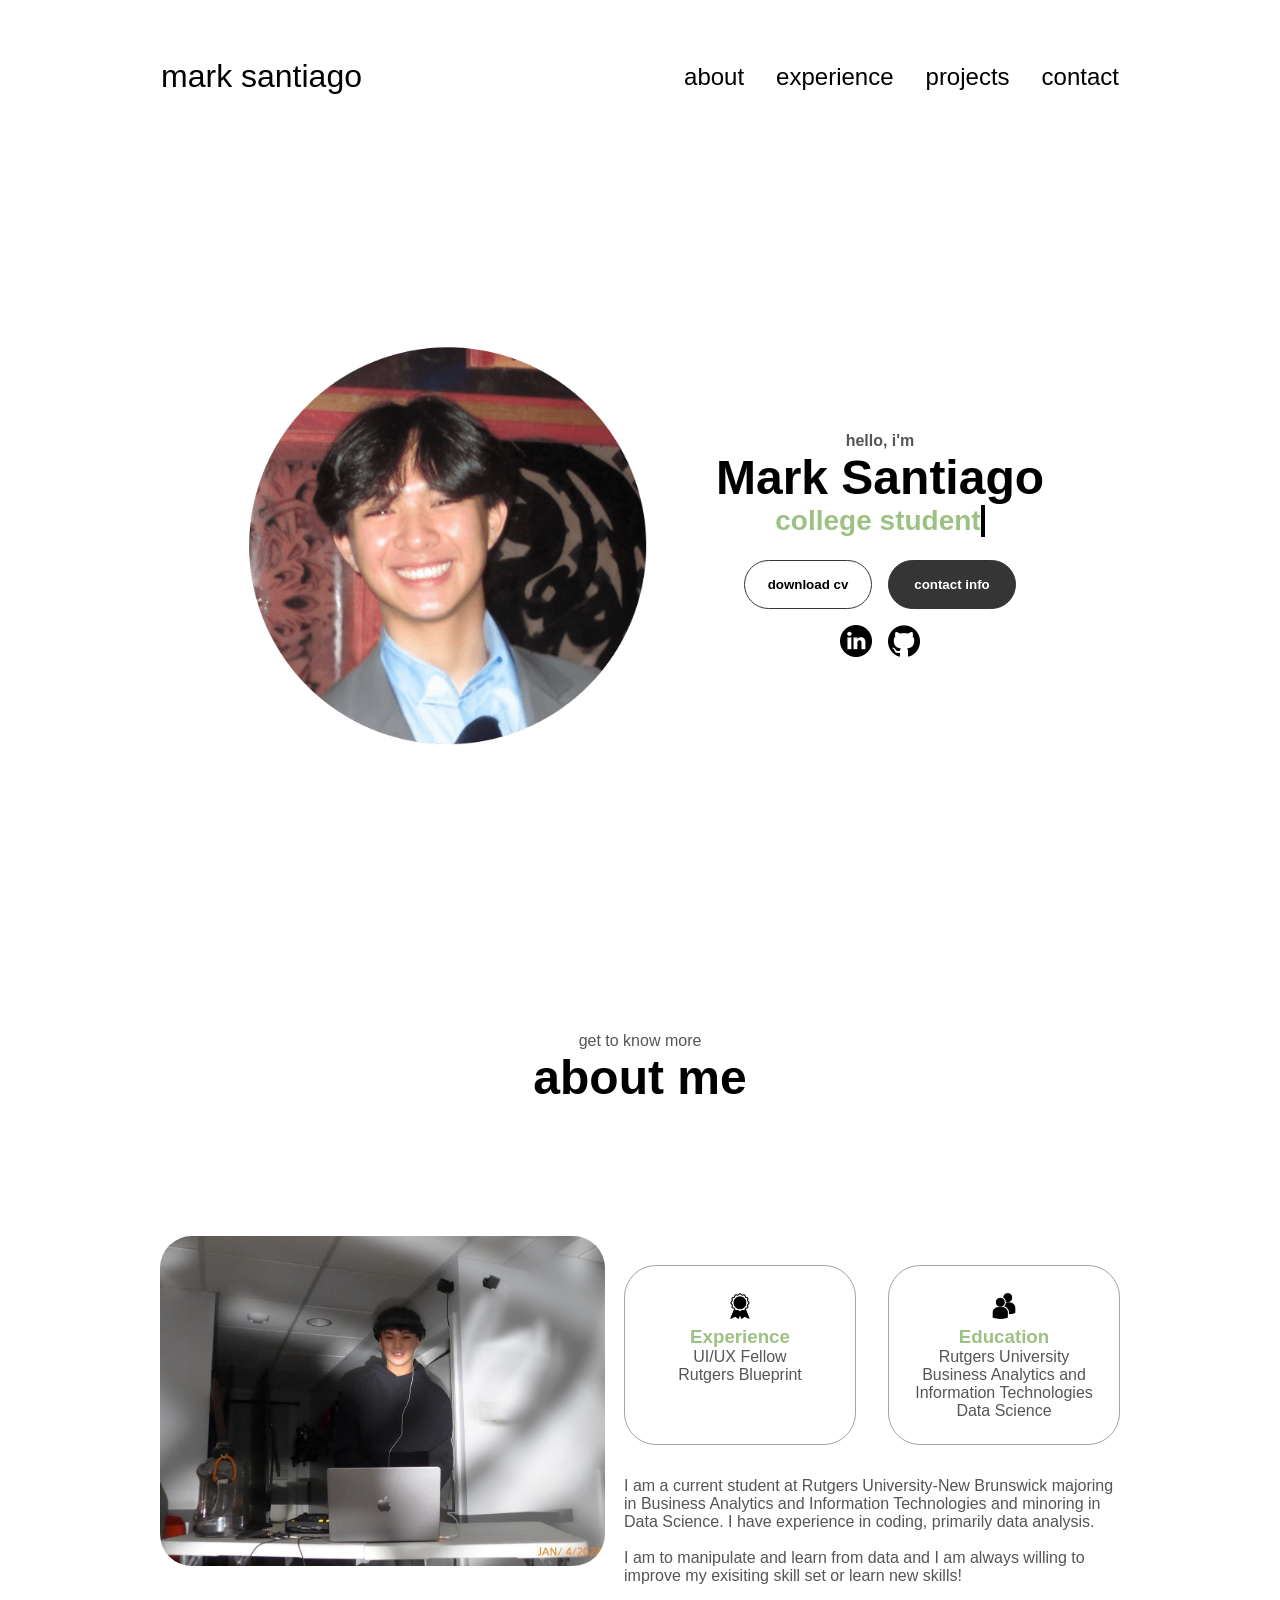
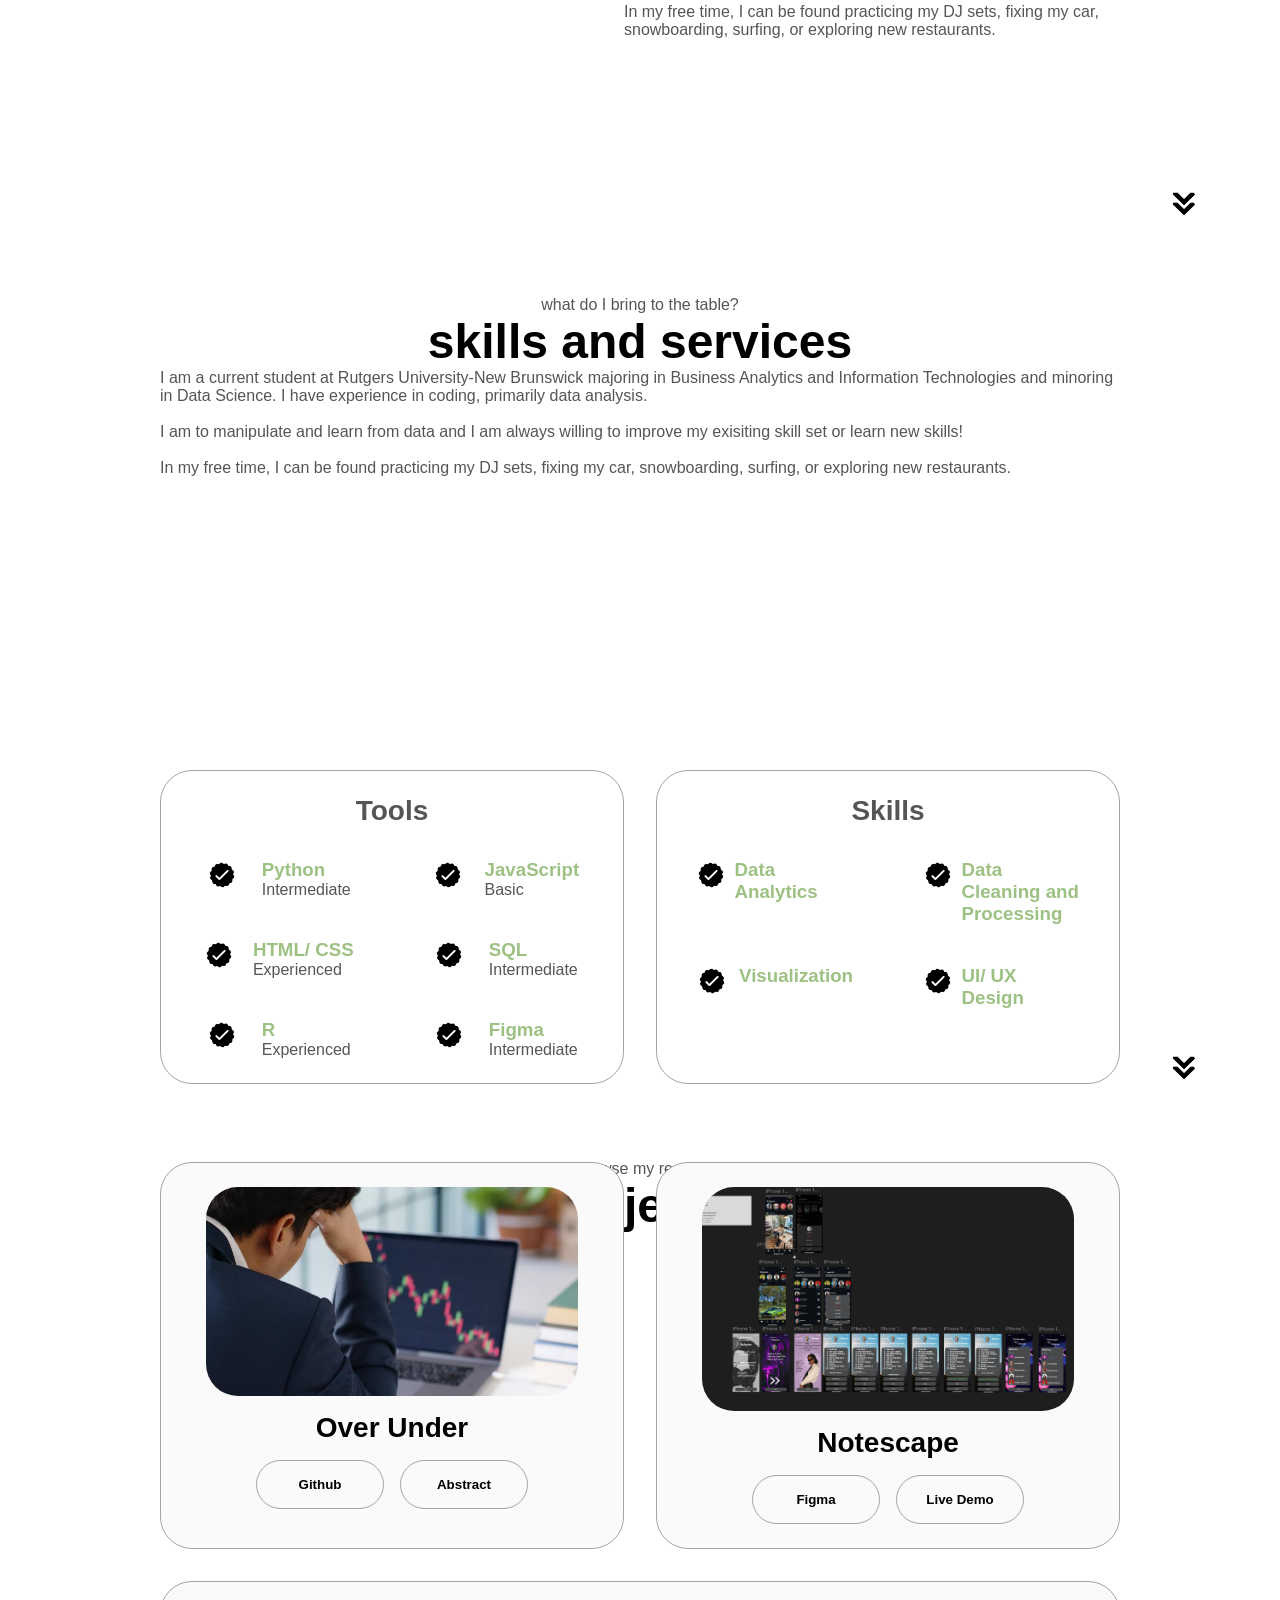
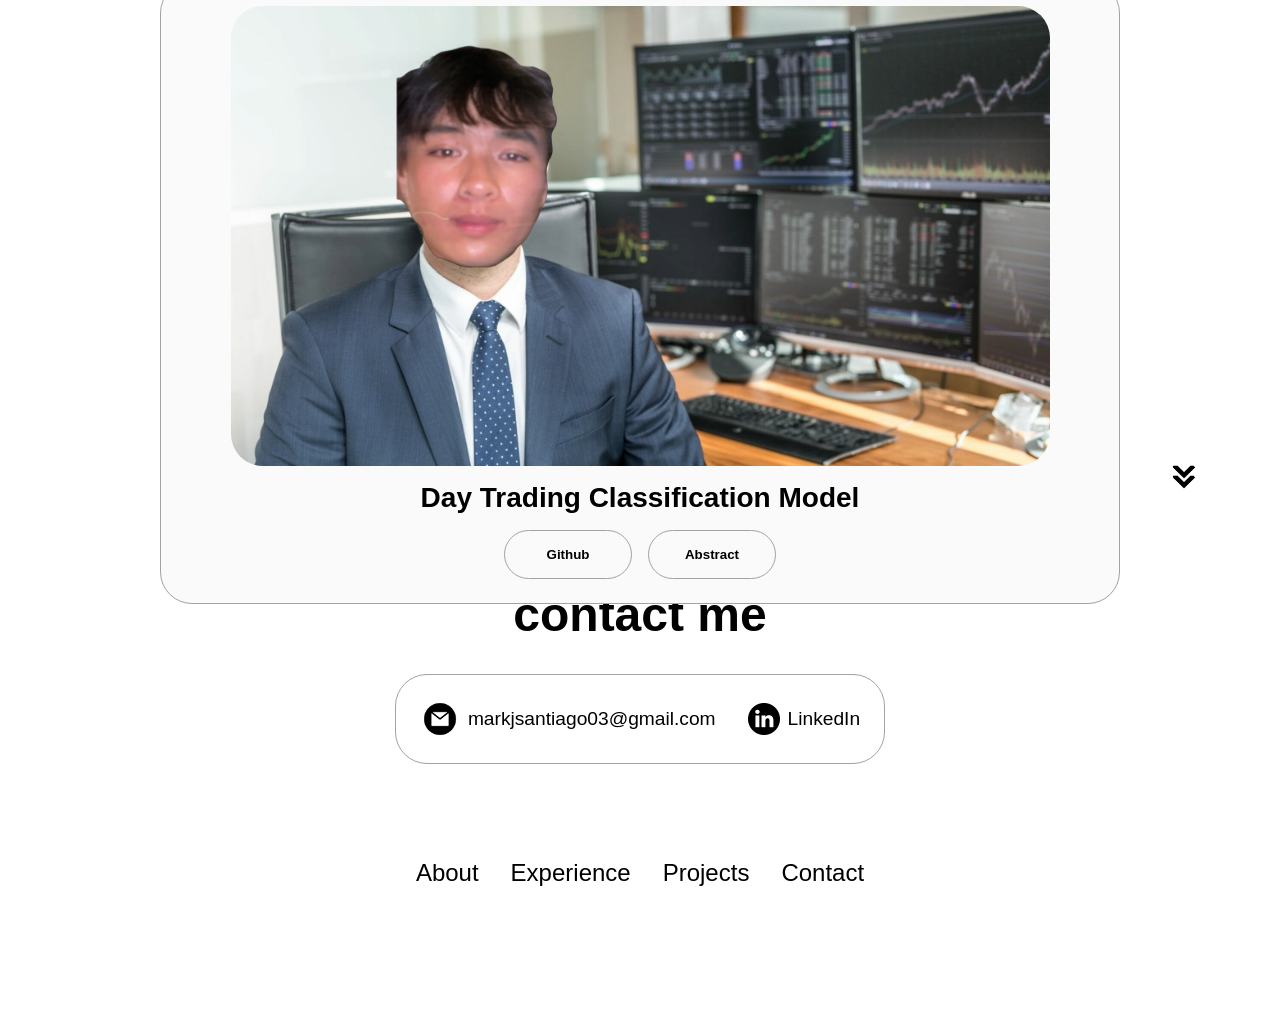
==== index.html @ 4d21ee48 "Add files via upload Initial Commit" ====
<!DOCTYPE html>
  <html lang="en">
    <head>
      <meta charset="UTF-8" />
      <meta http-equiv="X-UA-Compatible" content="IE=edge" />
      <meta name="viewport" content="width=device-width, initial-scale=1.0" />
      <title>mark santiago</title>
      <link rel="stylesheet" href="style.css" />
      <link rel="stylesheet" href="mediaqueries.css" />
    </head>
    <body>
      <nav id="desktop-nav">
        <div class="logo">mark santiago</div>
        <div>
          <ul class="nav-links">
            <li><a href="#about">about</a></li>
            <li><a href="#experience">experience</a></li>
            <li><a href="#projects">projects</a></li>
            <li><a href="#contact">contact</a></li>
          </ul>
        </div>
      </nav>
      <nav id="hamburger-nav">
        <div class="logo">mark santiago</div>
        <div class="hamburger-menu">
          <div class="hamburger-icon" onclick="toggleMenu()">
            <span></span>
            <span></span>
            <span></span>
          </div>
          <div class="menu-links">
            <li><a href="#about" onclick="toggleMenu()">about</a></li>
            <li><a href="#experience" onclick="toggleMenu()">experience</a></li>
            <li><a href="#projects" onclick="toggleMenu()">projects</a></li>
            <li><a href="#contact" onclick="toggleMenu()">contact</a></li>
          </div>
        </div>
      </nav>
      <section id="profile">
        <div class="section__pic-container">
          <img src="./assets/circle-headshot.png" alt="John Doe profile picture" />
        </div>
        <div class="section__text">
          <p class="section__text__p1">hello, i'm</p>
          <h1 class="title">Mark Santiago</h1>
          <p class="section__text__p2">
            <span class="typing-text" id="typing-text"></span>
          </p>
          <script>
            document.addEventListener("DOMContentLoaded", function() {
              const texts = ["college student", "ui/ux enthusiast", "data analyst", "dj"];
              const typingTextElement = document.getElementById("typing-text");
      
              let textIndex = 0;
              let charIndex = 0;
              let isDeleting = false;
              const typingSpeed = 100;
              const deletingSpeed = 50;
              const pauseDuration = 2000;
      
              function type() {
                const currentText = texts[textIndex];
                const currentLength = typingTextElement.textContent.length;
      
                if (!isDeleting && currentLength < currentText.length) {
                  typingTextElement.textContent += currentText.charAt(charIndex);
                  charIndex++;
                  setTimeout(type, typingSpeed);
                } else if (isDeleting && currentLength > 0) {
                  typingTextElement.textContent = currentText.substring(0, currentLength - 1);
                  setTimeout(type, deletingSpeed);
                } else if (!isDeleting && currentLength === currentText.length) {
                  isDeleting = true;
                  setTimeout(type, pauseDuration);
                } else if (isDeleting && currentLength === 0) {
                  isDeleting = false;
                  textIndex = (textIndex + 1) % texts.length;
                  charIndex = 0;
                  setTimeout(type, typingSpeed);
                }
              }
      
              type();
            });
          </script>
          <div class="btn-container">
            <button
              class="btn btn-color-2"
              onclick="window.open('./assets/mark-6-24.pdf')"
            >
              download cv
            </button>
            <button class="btn btn-color-1" onclick="location.href='./#contact'">
              contact info
            </button>
          </div>
          <div id="socials-container">
            <img
              src="./assets/linkedin.png"
              alt="My LinkedIn profile"
              class="icon"
              onclick="location.href='https://www.linkedin.com/in/markjsantiagoo/'"
            />
            <img
              src="./assets/github.png"
              alt="My Github profile"
              class="icon"
              onclick="location.href='https://github.com/markuzhehe/'"
            />
          </div>
        </div>
      </section>
      <section id="about">
        <p class="section__text__p1">get to know more</p>
        <h1 class="title">about me</h1>
        <div class="section-container">
          <div class="section__pic-container">
            <img
              src="./assets/dj.jpg"
              width="480"
              height="330"
              alt="Profile picture"
              class="about-pic"
            />
          </div>
          <div class="about-details-container">
            <div class="about-containers">
              <div class="details-container">
                <img
                  src="./assets/experience.png"
                  alt="Experience icon"
                  class="icon"
                />
                <h3>Experience</h3>
                <p>UI/UX Fellow <br />Rutgers Blueprint</p>
              </div>
              <div class="details-container">
                <img
                  src="./assets/education.png"
                  alt="Education icon"
                  class="icon"
                />
                <h3>Education</h3>
                <p>Rutgers University<br/>Business Analytics and Information Technologies <br> Data Science</p>
              </div>
            </div>
            <div class="text-container">
              <p>
                I am a current student at Rutgers University-New Brunswick majoring in Business Analytics and Information Technologies and minoring in Data Science. I have experience in coding, primarily data analysis.<br><br>
                I am to manipulate and learn from data and I am always willing to improve my exisiting skill set or learn new skills!  <br><br>
                In my free time, I can be found practicing my DJ sets, fixing my car, snowboarding, surfing, or exploring new restaurants.
              </p>
            </div>
          </div>
        </div>
        <img
          src="./assets/arrow.png"
          alt="Arrow icon"
          class="icon arrow"
          onclick="location.href='./#experience'"
        />
      </section>
      <section id="experience">
        <p class="section__text__p1">what do I bring to the table?</p>
        <h1 class="title">skills and services</h1>
        <div class="text-container">
          <p>
            I am a current student at Rutgers University-New Brunswick majoring in Business Analytics and Information Technologies and minoring in Data Science. I have experience in coding, primarily data analysis.<br><br>
            I am to manipulate and learn from data and I am always willing to improve my exisiting skill set or learn new skills!  <br><br>
            In my free time, I can be found practicing my DJ sets, fixing my car, snowboarding, surfing, or exploring new restaurants.
          </p>
        </div>
        <div class="experience-details-container">
          <div class="about-containers">
            <div class="details-container">
              <h2 class="experience-sub-title">Tools</h2>
              <div class="article-container">
                <article>
                  <img
                    src="./assets/checkmark.png"
                    alt="Experience icon"
                    class="icon"
                  />
                  <div>
                    <h3>Python</h3>
                    <p>Intermediate</p>
                  </div>
                </article>
                <article>
                  <img
                    src="./assets/checkmark.png"
                    alt="Experience icon"
                    class="icon"
                  />
                  <div>
                    <h3>JavaScript</h3>
                    <p>Basic</p>
                  </div>
                </article>
                <article>
                  <img
                    src="./assets/checkmark.png"
                    alt="Experience icon"
                    class="icon"
                  />
                  <div>
                    <h3>HTML/ CSS</h3>
                    <p>Experienced</p>
                  </div>
                </article>
                <article>
                  <img
                    src="./assets/checkmark.png"
                    alt="Experience icon"
                    class="icon"
                  />
                  <div>
                    <h3>SQL</h3>
                    <p>Intermediate</p>
                  </div>
                </article>
                <article>
                  <img
                    src="./assets/checkmark.png"
                    alt="Experience icon"
                    class="icon"
                  />
                  <div>
                    <h3>R</h3>
                    <p>Experienced</p>
                  </div>
                </article>
                <article>
                  <img
                    src="./assets/checkmark.png"
                    alt="Experience icon"
                    class="icon"
                  />
                  <div>
                    <h3>Figma</h3>
                    <p>Intermediate</p>
                  </div>
                </article>
              </div>
            </div>
            <div class="details-container">
              <h2 class="experience-sub-title">Skills</h2>
              <div class="article-container">
                <article>
                  <img
                    src="./assets/checkmark.png"
                    alt="Experience icon"
                    class="icon"
                  />
                  <div>
                    <h3>Data Analytics</h3>
                    <p></p>
                  </div>
                </article>
                <article>
                  <img
                    src="./assets/checkmark.png"
                    alt="Experience icon"
                    class="icon"
                  />
                  <div>
                    <h3>Data Cleaning and Processing</h3>
                    <p></p>
                  </div>
                </article>
                <article>
                  <img
                    src="./assets/checkmark.png"
                    alt="Experience icon"
                    class="icon"
                  />
                  <div>
                    <h3>Visualization</h3>
                    <p></p>
                  </div>
                </article>
                <article>
                  <img
                    src="./assets/checkmark.png"
                    alt="Experience icon"
                    class="icon"
                  />
                  <div>
                    <h3>UI/ UX Design</h3>
                    <p></p>
                  </div>
                </article>
              </div>
            </div>
          </div>
        </div>
        <img
          src="./assets/arrow.png"
          alt="Arrow icon"
          class="icon arrow"
          onclick="location.href='./#projects'"
        />
      </section>
      <section id="projects">
        <p class="section__text__p1">browse my recent</p>
        <h1 class="title">projects</h1>
        <div class="experience-details-container">
          <div class="about-containers">
            <div class="details-container color-container">
              <div class="article-container">
                <img
                  src="./assets/hedge0fund.jpeg"
                  alt="Project 1"
                  class="project-img"
                />
              </div>
              <h2 class="experience-sub-title project-title">Over Under</h2>
              <div class="btn-container">
                <button
                  class="btn btn-color-2 project-btn"
                  onclick="location.href='https://github.com/markuzhehe/OverUnder'"
                >
                  Github
                </button>
                <button
                  class="btn btn-color-2 project-btn"
                  onclick="location.href='https://docs.google.com/document/d/1HPtbg10tLJPkSlgAB9wB2SbTVylc2o2N7CMmfx0SEY0/edit?usp=sharing'"
                >
                  Abstract
                </button>
              </div>
            </div>
            <div class="details-container color-container">
              <div class="article-container">
                <img
                  src="./assets/figma.png"
                  alt="Project 2"
                  class="project-img"
                />
              </div>
              <h2 class="experience-sub-title project-title">Notescape</h2>
              <div class="btn-container">
                <button
                  class="btn btn-color-2 project-btn"
                  onclick="location.href='https://www.figma.com/design/XkyqUOiF303nz1kVbLgwXR/Notescape-Hifi?node-id=0-1&t=VrhNNORqrkdAq84M-1'"
                >
                  Figma
                </button>
                <button
                  class="btn btn-color-2 project-btn"
                  onclick="location.href='https://www.figma.com/proto/XkyqUOiF303nz1kVbLgwXR/Notescape-Hifi?page-id=0%3A1&node-id=1-7&viewport=201%2C143%2C0.16&t=AjOZtAsoe7mgpUWh-1&scaling=scale-down&content-scaling=fixed&starting-point-node-id=1%3A7/'"
                >
                  Live Demo
                </button>
              </div>
            </div>
            <div class="details-container color-container">
              <div class="article-container">
                <img
                  src="./assets/day-trading.png"
                  alt="Project 3"
                  class="project-img"
                />
              </div>
              <h2 class="experience-sub-title project-title">Day Trading Classification Model</h2>
              <div class="btn-container">
                <button
                  class="btn btn-color-2 project-btn"
                  onclick="location.href='https://github.com/markuzhehe/data101'"
                >
                  Github
                </button>
                <button
                  class="btn btn-color-2 project-btn"
                  onclick="location.href='https://docs.google.com/document/d/12oaoVoPvR_xP7bx4IiakZxyJtYyjT7K0GRgpO9amSB0/edit?usp=sharing'"
                >
                  Abstract
                </button>
              </div>
            </div>
          </div>
        </div>
        <img
          src="./assets/arrow.png"
          alt="Arrow icon"
          class="icon arrow"
          onclick="location.href='./#contact'"
        />
      </section>
      <section id="contact">
        <p class="section__text__p1">get in touch</p>
        <h1 class="title">contact me</h1>
        <div class="contact-info-upper-container">
          <div class="contact-info-container">
            <img
              src="./assets/email.png"
              alt="Email icon"
              class="icon contact-icon email-icon"
            />
            <p><a href="mailto:markjsantiago03@gmail.com">markjsantiago03@gmail.com</a></p>
          </div>
          <div class="contact-info-container">
            <img
              src="./assets/linkedin.png"
              alt="LinkedIn icon"
              class="icon contact-icon"
            />
            <p><a href="https://www.linkedin.com/in/markjsantiagoo/">LinkedIn</a></p>
          </div>
        </div>
      </section>
      <footer>
        <nav>
          <div class="nav-links-container">
            <ul class="nav-links">
              <li><a href="#about">About</a></li>
              <li><a href="#experience">Experience</a></li>
              <li><a href="#projects">Projects</a></li>
              <li><a href="#contact">Contact</a></li>
            </ul>
          </div>
        </nav>
      </footer>
      <script src="script.js"></script>
    </body>
  </html>
---- style.css ----
.typing-text {
  color: #9dc183;
  border-right: 0.15em solid #000; /* Cursor */
  white-space: nowrap;
  overflow: hidden;
  display: inline-block;
  animation: typing 2s steps(20, end), blink-caret 0.75s step-end infinite;
}

@keyframes typing {
  from { width: 0 }
  to { width: 100% }
}

@keyframes blink-caret {
  from, to { border-color: transparent }
  50% { border-color: #9dc183; }
}


/* GENERAL */

@import url("https://fonts.googleapis.com/css2?family=Inter:wght@300;400;500;600&display=swap");

* {
  margin: 0;
  padding: 0;
}

body {
  font-family: "Inter", sans-serif;
}

html {
  scroll-behavior: smooth;
}

p {
  color: rgb(85, 85, 85);
}

/* TRANSITION */

a,
.btn {
  transition: all 300ms ease;
}

/* DESKTOP NAV */

nav,
.nav-links {
  display: flex;
}

nav {
  justify-content: space-around;
  align-items: center;
  height: 17vh;
}

.nav-links {
  gap: 2rem;
  list-style: none;
  font-size: 1.5rem;
}

a {
  color: black;
  text-decoration: none;
  text-decoration-color: white;
}

a:hover {
  color: grey;
  text-decoration: underline;
  text-underline-offset: 1rem;
  text-decoration-color: rgb(181, 181, 181);
}

.logo {
  font-size: 2rem;
}

.logo:hover {
  cursor: default;
}

/* HAMBURGER MENU */

#hamburger-nav {
  display: none;
}

.hamburger-menu {
  position: relative;
  display: inline-block;
}

.hamburger-icon {
  display: flex;
  flex-direction: column;
  justify-content: space-between;
  height: 24px;
  width: 30px;
  cursor: pointer;
}

.hamburger-icon span {
  width: 100%;
  height: 2px;
  background-color: black;
  transition: all 0.3 ease-in-out;
}

.menu-links {
  position: absolute;
  top: 100%;
  right: 0;
  background-color: white;
  width: fit-content;
  max-height: 0;
  overflow: hidden;
  transition: all 0.3 ease-in-out;
}

.menu-links a {
  display: block;
  padding: 10px;
  text-align: center;
  font-size: 1.5rem;
  color: black;
  text-decoration: none;
  transition: all 0.3 ease-in-out;
}

.menu-links li {
  list-style: none;
}

.menu-links.open {
  max-height: 300px;
}

.hamburger-icon.open span:first-child {
  transform: rotate(45deg) translate(10px, 5px);
}

.hamburger-icon.open span:nth-child(2) {
  opacity: 0;
}

.hamburger-icon.open span:last-child {
  transform: rotate(-45deg) translate(10px, -5px);
}

.hamburger-icon span:first-child {
  transform: none;
}

.hamburger-icon span:first-child {
  opacity: 1;
}

.hamburger-icon span:first-child {
  transform: none;
}

/* SECTIONS */

section {
  padding-top: 4vh;
  height: 96vh;
  margin: 0 10rem;
  box-sizing: border-box;
  min-height: fit-content;
}

.section-container {
  display: flex;
}

/* PROFILE SECTION */

#profile {
  display: flex;
  justify-content: center;
  gap: 5rem;
  height: 80vh;
}

.section__pic-container {
  display: flex;
  height: 400px;
  width: 400px;
  margin: auto 0;
}

.section__text {
  align-self: center;
  text-align: center;
}

.section__text p {
  font-weight: 600;
}

.section__text__p1 {
  text-align: center;
}

.section__text__p2 {
  font-size: 1.75rem;
  margin-bottom: 1rem;
}

.title {
  font-size: 3rem;
  text-align: center;
}

#socials-container {
  display: flex;
  justify-content: center;
  margin-top: 1rem;
  gap: 1rem;
}

/* ICONS */

.icon {
  cursor: pointer;
  height: 2rem;
}

/* BUTTONS */

.btn-container {
  display: flex;
  justify-content: center;
  gap: 1rem;
}

.btn {
  font-weight: 600;
  transition: all 300ms ease;
  padding: 1rem;
  width: 8rem;
  border-radius: 2rem;
}

.btn-color-1,
.btn-color-2 {
  border: rgb(53, 53, 53) 0.1rem solid;
}

.btn-color-1:hover,
.btn-color-2:hover {
  cursor: pointer;
}

.btn-color-1,
.btn-color-2:hover {
  background: rgb(53, 53, 53);
  color: white;
}

.btn-color-1:hover {
  background: rgb(0, 0, 0);
}

.btn-color-2 {
  background: none;
}

.btn-color-2:hover {
  border: rgb(255, 255, 255) 0.1rem solid;
}

.btn-container {
  gap: 1rem;
}

/* ABOUT SECTION */

#about {
  position: relative;
}

.about-containers {
  gap: 2rem;
  margin-bottom: 2rem;
  margin-top: 2rem;
}

.about-details-container {
  justify-content: center;
  flex-direction: column;
}

.about-containers,
.about-details-container {
  display: flex;
}

.about-pic {
  border-radius: 2rem;
}

.arrow {
  position: absolute;
  right: -5rem;
  bottom: 2.5rem;
}

.details-container {
  padding: 1.5rem;
  flex: 1;
  background: white;
  border-radius: 2rem;
  border: rgb(53, 53, 53) 0.1rem solid;
  border-color: rgb(163, 163, 163);
  text-align: center;
  color: #9dc183
}

.section-container {
  gap: 4rem;
  height: 80%;
}

.section__pic-container {
  height: 400px;
  width: 400px;
  margin: auto 0;
}

/* EXPERIENCE SECTION */

#experience {
  position: relative;
}

.experience-sub-title {
  color: rgb(85, 85, 85);
  font-weight: 600;
  font-size: 1.75rem;
  margin-bottom: 2rem;
}

.experience-details-container {
  display: flex;
  justify-content: center; /* Center horizontally */
  align-items: start;     /* Center vertically */
  flex-direction: column;
  height: 100vh;           /* Ensure the container takes the full height of the viewport */
}


.article-container {
  display: flex;
  text-align: initial;
  flex-wrap: wrap;
  flex-direction: row;
  gap: 2.5rem;
  justify-content: space-around;
}

article {
  display: flex;
  width: 10rem;
  justify-content: space-around;
  gap: 0.5rem;
}

article .icon {
  cursor: default;
}

/* PROJECTS SECTION */

#projects {
  position: relative;
}

.color-container {
  border-color: rgb(163, 163, 163);
  background: rgb(250, 250, 250);
}

.project-img {
  border-radius: 2rem;
  width: 90%;
  height: 90%;
}

.project-title {
  margin: 1rem;
  color: black;
}

.project-btn {
  color: black;
  border-color: rgb(163, 163, 163);
}

/* CONTACT */

#contact {
  display: flex;
  justify-content: center;
  flex-direction: column;
  height: 70vh;
}

.contact-info-upper-container {
  display: flex;
  justify-content: center;
  border-radius: 2rem;
  border: rgb(53, 53, 53) 0.1rem solid;
  border-color: rgb(163, 163, 163);
  background: (250, 250, 250);
  margin: 2rem auto;
  padding: 0.5rem;
}

.contact-info-container {
  display: flex;
  align-items: center;
  justify-content: center;
  gap: 0.5rem;
  margin: 1rem;
}

.contact-info-container p {
  font-size: larger;
}

.contact-icon {
  cursor: default;
}

.email-icon {
  height: 2.5rem;
}

/* FOOTER SECTION */

footer {
  height: 26vh;
  margin: 0 1rem;
}

footer p {
  text-align: center;
}
---- mediaqueries.css ----
@media screen and (max-width: 1400px) {
  #profile {
    height: 83vh;
    margin-bottom: 6rem;
  }
  .about-containers {
    flex-wrap: wrap;
  }
  #contact,
  #projects {
    height: fit-content;
  }
}

@media screen and (max-width: 1200px) {
  #desktop-nav {
    display: none;
  }
  #hamburger-nav {
    display: flex;
  }
  #experience,
  .experience-details-container {
    margin-top: 2rem;
  }
  #profile,
  .section-container {
    display: block;
  }
  .arrow {
    display: none;
  }
  section,
  .section-container {
    height: fit-content;
  }
  section {
    margin: 0 5%;
  }
  .section__pic-container {
    width: 275px;
    height: 275px;
    margin: 0 auto 2rem;
  }
  .about-containers {
    margin-top: 0;
  }
}

@media screen and (max-width: 600px) {
  #contact,
  footer {
    height: 40vh;
  }
  #profile {
    height: 83vh;
    margin-bottom: 0;
  }
  article {
    font-size: 1rem;
  }
  footer nav {
    height: fit-content;
    margin-bottom: 2rem;
  }
  .about-containers,
  .contact-info-upper-container,
  .btn-container {
    flex-wrap: wrap;
  }
  .contact-info-container {
    margin: 0;
  }
  .contact-info-container p,
  .nav-links li a {
    font-size: 1rem;
  }
  .experience-sub-title {
    font-size: 1.25rem;
  }
  .logo {
    font-size: 1.5rem;
  }
  .nav-links {
    flex-direction: column;
    gap: 0.5rem;
    text-align: center;
  }
  .section__pic-container {
    width: auto;
    height: 46vw;
    justify-content: center;
  }
  .section__text__p2 {
    font-size: 1.25rem;
  }
  .title {
    font-size: 2rem;
  }
  .text-container {
    text-align: justify;
  }
}
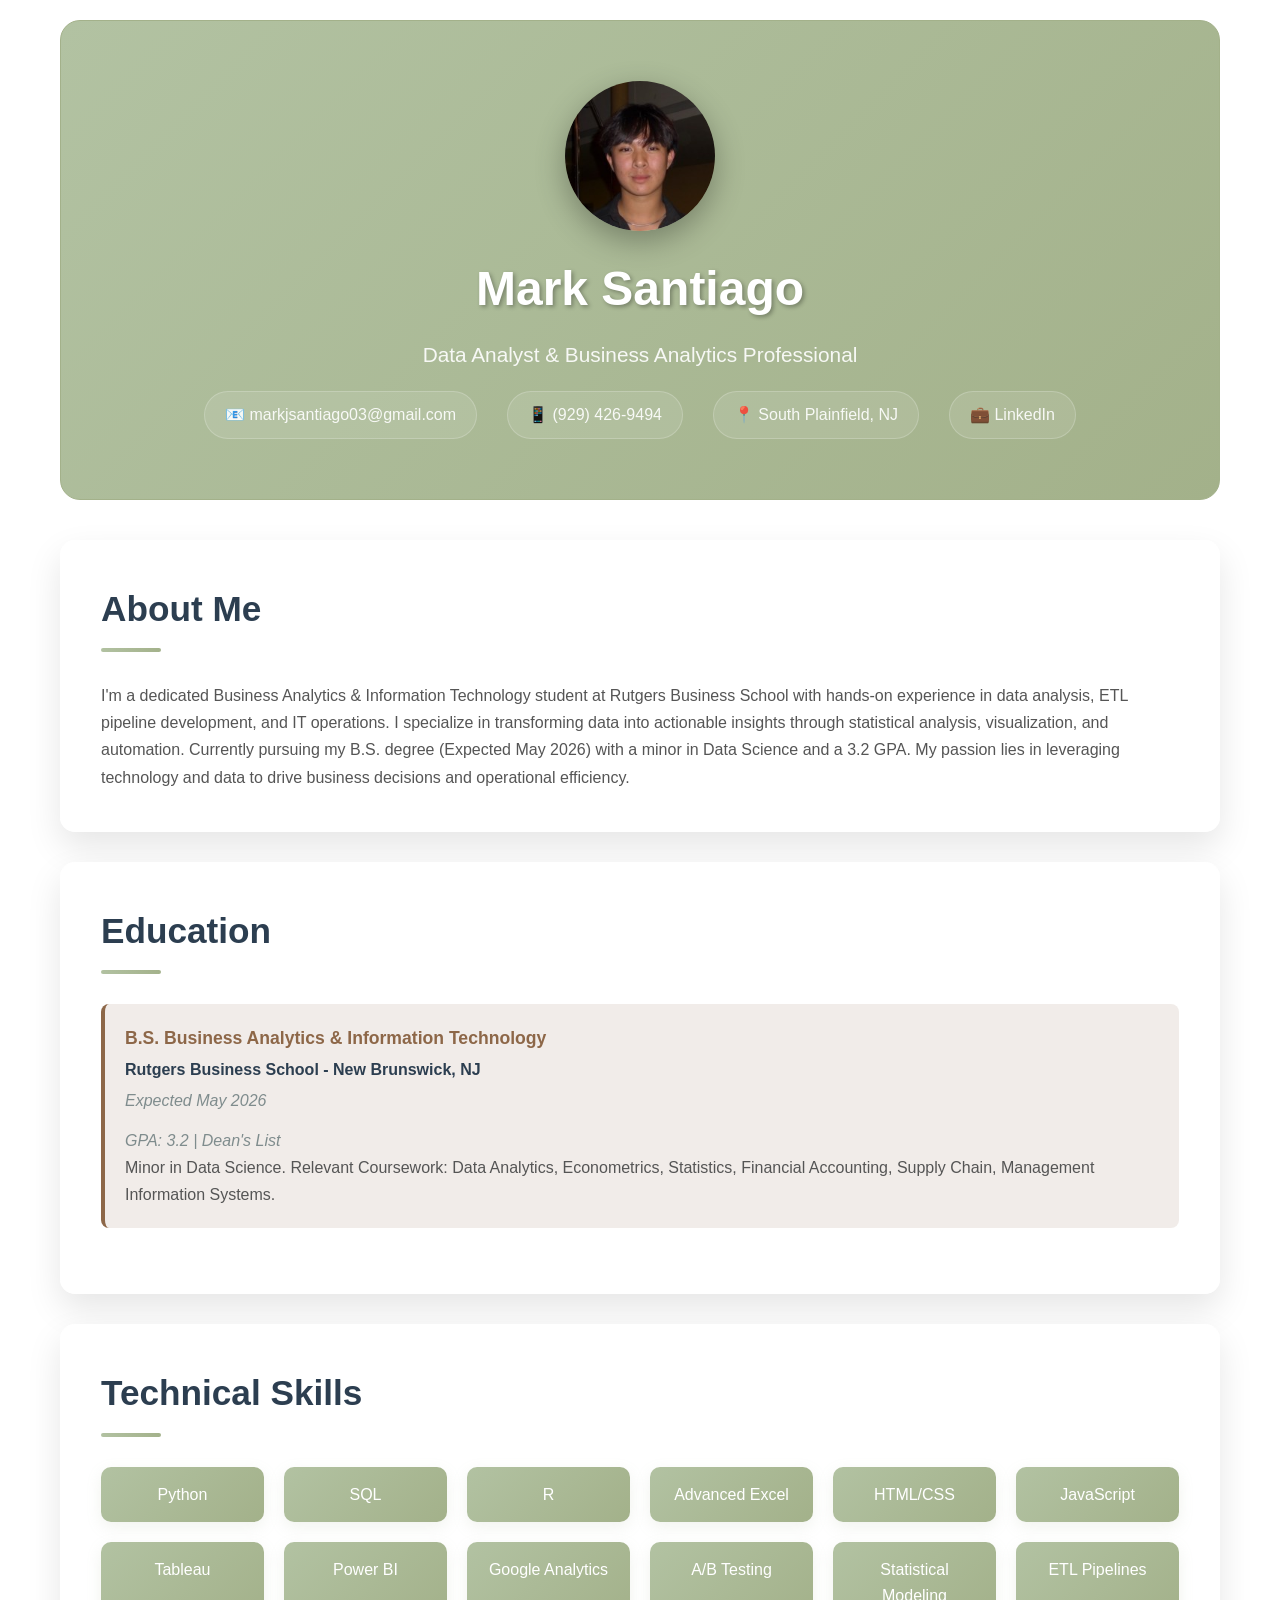
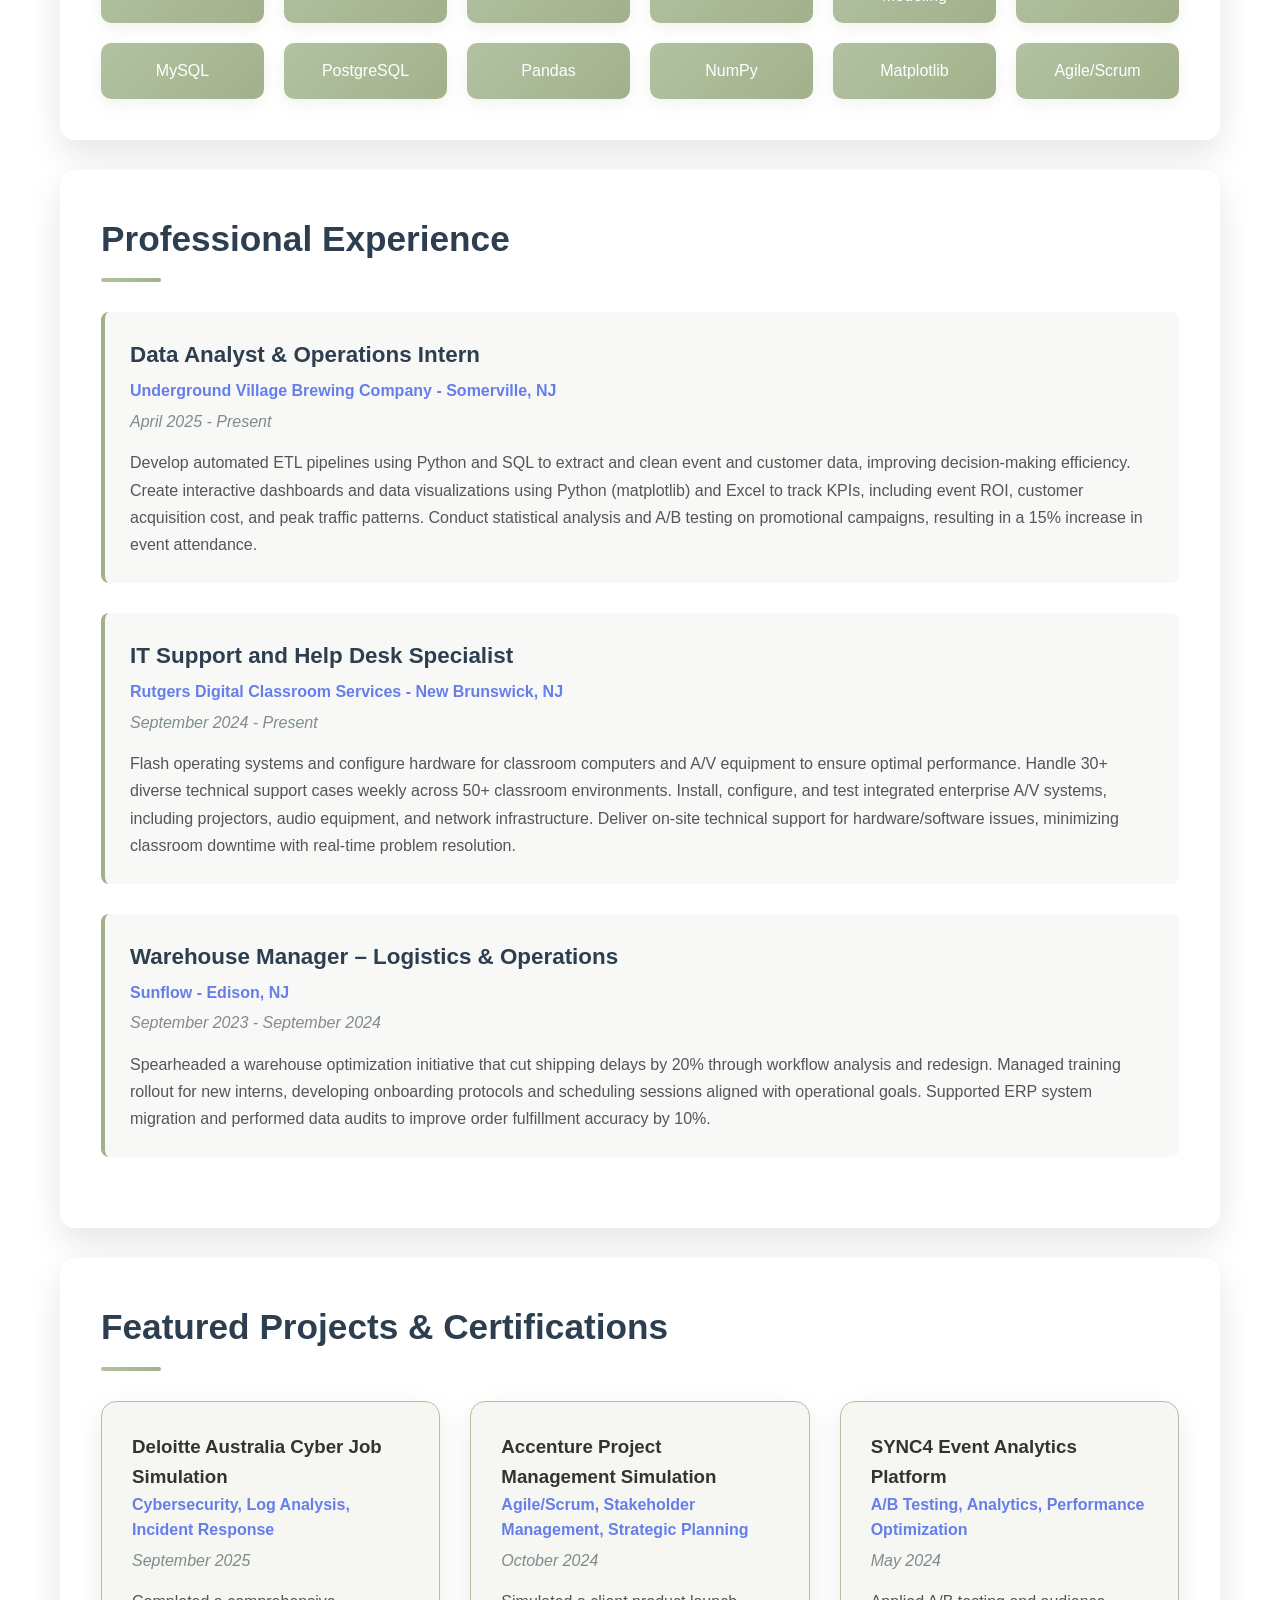
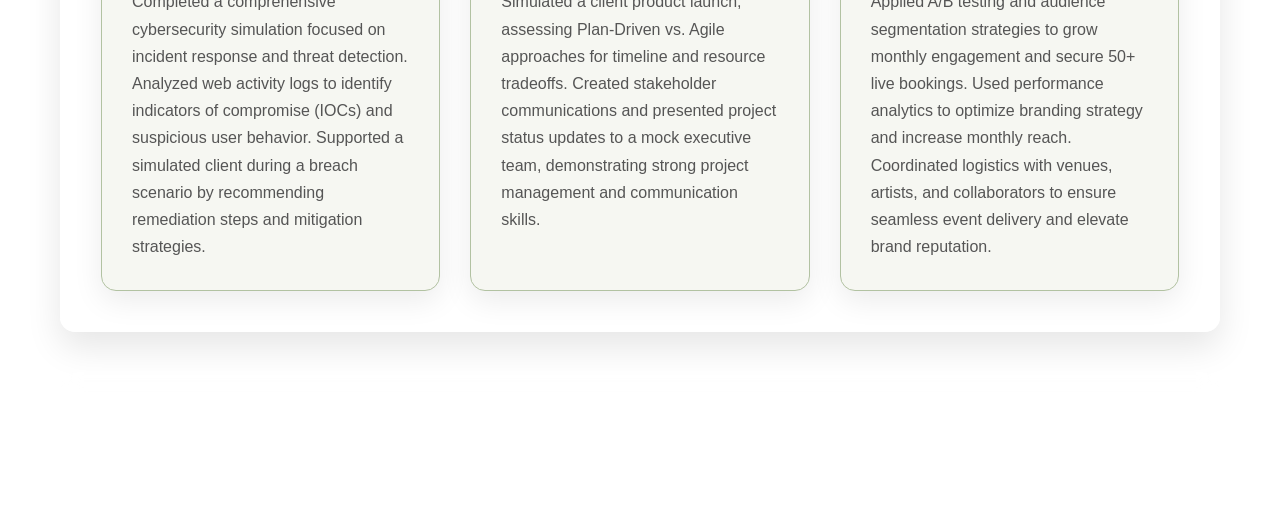
==== commit f28faf26: "new port website" ====
--- a/index.html
+++ b/index.html
@@ -1,426 +1,518 @@
-  <!DOCTYPE html>
-  <html lang="en">
-    <head>
-      <meta charset="UTF-8" />
-      <meta http-equiv="X-UA-Compatible" content="IE=edge" />
-      <meta name="viewport" content="width=device-width, initial-scale=1.0" />
-      <title>mark santiago</title>
-      <link rel="stylesheet" href="style.css" />
-      <link rel="stylesheet" href="mediaqueries.css" />
-    </head>
-    <body>
-      <nav id="desktop-nav">
-        <div class="logo">mark santiago</div>
-        <div>
-          <ul class="nav-links">
-            <li><a href="#about">about</a></li>
-            <li><a href="#experience">experience</a></li>
-            <li><a href="#projects">projects</a></li>
-            <li><a href="#contact">contact</a></li>
-          </ul>
-        </div>
-      </nav>
-      <nav id="hamburger-nav">
-        <div class="logo">mark santiago</div>
-        <div class="hamburger-menu">
-          <div class="hamburger-icon" onclick="toggleMenu()">
-            <span></span>
-            <span></span>
-            <span></span>
-          </div>
-          <div class="menu-links">
-            <li><a href="#about" onclick="toggleMenu()">about</a></li>
-            <li><a href="#experience" onclick="toggleMenu()">experience</a></li>
-            <li><a href="#projects" onclick="toggleMenu()">projects</a></li>
-            <li><a href="#contact" onclick="toggleMenu()">contact</a></li>
-          </div>
-        </div>
-      </nav>
-      <section id="profile">
-        <div class="section__pic-container">
-          <img src="./assets/circle-headshot.png" alt="John Doe profile picture" />
-        </div>
-        <div class="section__text">
-          <p class="section__text__p1">hello, i'm</p>
-          <h1 class="title">Mark Santiago</h1>
-          <p class="section__text__p2">
-            <span class="typing-text" id="typing-text"></span>
-          </p>
-          <script>
-            document.addEventListener("DOMContentLoaded", function() {
-              const texts = ["college student", "ui/ux enthusiast", "data analyst", "dj"];
-              const typingTextElement = document.getElementById("typing-text");
-      
-              let textIndex = 0;
-              let charIndex = 0;
-              let isDeleting = false;
-              const typingSpeed = 100;
-              const deletingSpeed = 50;
-              const pauseDuration = 2000;
-      
-              function type() {
-                const currentText = texts[textIndex];
-                const currentLength = typingTextElement.textContent.length;
-      
-                if (!isDeleting && currentLength < currentText.length) {
-                  typingTextElement.textContent += currentText.charAt(charIndex);
-                  charIndex++;
-                  setTimeout(type, typingSpeed);
-                } else if (isDeleting && currentLength > 0) {
-                  typingTextElement.textContent = currentText.substring(0, currentLength - 1);
-                  setTimeout(type, deletingSpeed);
-                } else if (!isDeleting && currentLength === currentText.length) {
-                  isDeleting = true;
-                  setTimeout(type, pauseDuration);
-                } else if (isDeleting && currentLength === 0) {
-                  isDeleting = false;
-                  textIndex = (textIndex + 1) % texts.length;
-                  charIndex = 0;
-                  setTimeout(type, typingSpeed);
+<!DOCTYPE html>
+<html lang="en">
+<head>
+    <meta charset="UTF-8">
+    <meta name="viewport" content="width=device-width, initial-scale=1.0">
+    <title>Mark Santiago - Portfolio</title>
+    <style>
+        * {
+            margin: 0;
+            padding: 0;
+            box-sizing: border-box;
+        }
+
+        body {
+            font-family: 'Segoe UI', Tahoma, Geneva, Verdana, sans-serif;
+            line-height: 1.6;
+            color: #333;
+            background: #fff;
+            min-height: 100vh;
+        }
+
+        .container {
+            max-width: 1200px;
+            margin: 0 auto;
+            padding: 20px;
+        }
+
+        header {
+            text-align: center;
+            padding: 60px 0;
+            background: linear-gradient(135deg, #b2c2a2 0%, #a3b18a 100%); /* Sage green gradient */
+            color: #2c3e50;
+            border-radius: 20px;
+            margin-bottom: 40px;
+            border: 1px solid #a3b18a;
+            animation: fadeInUp 1s ease-out;
+        }
+
+        .profile-img {
+            width: 150px;
+            height: 150px;
+            border-radius: 50%;
+            margin: 0 auto 20px;
+            background: linear-gradient(45deg, #b2c2a2, #a3b18a); /* Sage green */
+            display: flex;
+            align-items: center;
+            justify-content: center;
+            color: white;
+            font-size: 48px;
+            font-weight: bold;
+            box-shadow: 0 10px 30px rgba(0,0,0,0.3);
+            transition: transform 0.3s ease;
+        }
+
+        .profile-img:hover {
+            transform: scale(1.05);
+        }
+
+        h1 {
+            font-size: 3em;
+            margin-bottom: 10px;
+            color: white;
+            text-shadow: 2px 2px 4px rgba(0,0,0,0.3);
+        }
+
+        .subtitle {
+            font-size: 1.3em;
+            color: rgba(255, 255, 255, 0.9);
+            margin-bottom: 20px;
+        }
+
+        .contact-info {
+            display: flex;
+            justify-content: center;
+            gap: 30px;
+            flex-wrap: wrap;
+        }
+
+        .contact-item {
+            color: rgba(255, 255, 255, 0.9);
+            text-decoration: none;
+            padding: 10px 20px;
+            background: rgba(255, 255, 255, 0.1);
+            border-radius: 25px;
+            transition: all 0.3s ease;
+            border: 1px solid rgba(255, 255, 255, 0.2);
+        }
+
+        .contact-item:hover {
+            background: rgba(255, 255, 255, 0.2);
+            transform: translateY(-2px);
+        }
+
+        .section {
+            background: rgba(255, 255, 255, 0.95);
+            margin-bottom: 30px;
+            border-radius: 15px;
+            padding: 40px;
+            box-shadow: 0 15px 35px rgba(0,0,0,0.1);
+            animation: fadeInUp 0.8s ease-out;
+            border: 1px solid rgba(255, 255, 255, 0.3);
+        }
+
+        .section.education-section {
+            background: #8d6748; /* Brown theme */
+            color: #fff;
+            border: 1px solid #7a583a;
+        }
+
+        .section h2 {
+            font-size: 2.2em;
+            margin-bottom: 30px;
+            color: #2c3e50;
+            position: relative;
+            padding-bottom: 15px;
+        }
+
+        .section h2::after {
+            content: '';
+            position: absolute;
+            bottom: 0;
+            left: 0;
+            width: 60px;
+            height: 4px;
+            background: linear-gradient(45deg, #b2c2a2, #a3b18a); /* Sage green accent */
+            border-radius: 2px;
+        }
+
+        .experience-item, .project-item {
+            margin-bottom: 30px;
+            padding: 25px;
+            border-left: 4px solid #a3b18a;
+            background: rgba(163, 177, 138, 0.08); /* Sage green tint */
+            border-radius: 8px;
+            transition: all 0.3s ease;
+        }
+
+        .experience-item:hover, .project-item:hover {
+            transform: translateX(5px);
+            box-shadow: 0 5px 20px rgba(0,0,0,0.1);
+        }
+
+        .experience-item h3, .project-item h3 {
+            font-size: 1.4em;
+            color: #2c3e50;
+            margin-bottom: 5px;
+        }
+
+        .company, .tech-stack {
+            font-weight: bold;
+            color: #667eea;
+            margin-bottom: 5px;
+        }
+
+        .date {
+            color: #7f8c8d;
+            font-style: italic;
+            margin-bottom: 15px;
+        }
+
+        .description {
+            color: #555;
+            line-height: 1.7;
+        }
+
+        .skills-grid {
+            display: grid;
+            grid-template-columns: repeat(auto-fit, minmax(150px, 1fr));
+            gap: 20px;
+            margin-top: 20px;
+        }
+
+        .skill-item {
+            background: linear-gradient(135deg, #b2c2a2, #a3b18a);
+            color: #fff;
+            padding: 15px;
+            border-radius: 10px;
+            text-align: center;
+            font-weight: 500;
+            transition: transform 0.3s ease;
+            box-shadow: 0 5px 15px rgba(163,177,138,0.15);
+        }
+
+        .skill-item:hover {
+            transform: translateY(-5px);
+        }
+
+        .projects-grid {
+            display: grid;
+            grid-template-columns: repeat(auto-fit, minmax(300px, 1fr));
+            gap: 30px;
+            margin-top: 20px;
+        }
+
+        .project-card {
+            background: #f6f7f2;
+            border-radius: 15px;
+            padding: 30px;
+            box-shadow: 0 10px 30px rgba(0,0,0,0.08);
+            transition: all 0.3s ease;
+            border: 1px solid #b2c2a2;
+        }
+
+        .project-card:hover {
+            transform: translateY(-10px);
+            box-shadow: 0 20px 40px rgba(0,0,0,0.15);
+        }
+
+        .project-links {
+            display: none;
+        }
+
+        .project-link {
+            display: none;
+        }
+
+        .project-link:hover {
+            transform: translateY(-2px);
+            box-shadow: 0 5px 15px rgba(0,0,0,0.2);
+        }
+
+        .education-item {
+            margin-bottom: 25px;
+            padding: 20px;
+            border-left: 4px solid #8d6748; /* Brown accent */
+            background: rgba(141, 103, 72, 0.12); /* Brown tint */
+            border-radius: 8px;
+        }
+
+        .degree {
+            font-weight: bold;
+            color: #8d6748; /* Brown */
+            margin-bottom: 5px;
+            font-size: 1.1em;
+        }
+
+        .school {
+            font-weight: bold;
+            color: #2c3e50;
+            margin-bottom: 5px;
+        }
+
+        .gpa {
+            color: #7f8c8d;
+            font-style: italic;
+        }
+
+        @keyframes fadeInUp {
+            from {
+                opacity: 0;
+                transform: translateY(30px);
+            }
+            to {
+                opacity: 1;
+                transform: translateY(0);
+            }
+        }
+
+        @media (max-width: 768px) {
+            h1 {
+                font-size: 2.2em;
+            }
+            
+            .contact-info {
+                flex-direction: column;
+                align-items: center;
+            }
+            
+            .section {
+                padding: 25px;
+                margin-bottom: 20px;
+            }
+            
+            .projects-grid {
+                grid-template-columns: 1fr;
+            }
+        }
+
+        footer {
+            text-align: center;
+            padding: 40px 0;
+            color: rgba(255, 255, 255, 0.8);
+            background: rgba(255, 255, 255, 0.1);
+            backdrop-filter: blur(10px);
+            border-radius: 15px;
+            margin-top: 40px;
+        }
+
+        .scroll-indicator {
+            position: fixed;
+            top: 0;
+            left: 0;
+            width: 100%;
+            height: 4px;
+            background: linear-gradient(45deg, #b2c2a2, #a3b18a);
+            transform-origin: left;
+            transform: scaleX(0);
+            transition: transform 0.3s ease;
+            z-index: 1000;
+        }
+    </style>
+</head>
+<body>
+    <div class="scroll-indicator" id="scrollIndicator"></div>
+    <div class="container">
+        <header>
+            <div class="profile-img">
+                <img src="images/headshot.jpeg" alt="Profile Photo" style="width:100%;height:100%;object-fit:cover;border-radius:50%;">
+            </div>
+            <h1>Mark Santiago</h1>
+            <p class="subtitle">Data Analyst & Business Analytics Professional</p>
+            <div class="contact-info">
+                <a href="mailto:markjsantiago03@gmail.com" class="contact-item">📧 markjsantiago03@gmail.com</a>
+                <a href="tel:+19294269494" class="contact-item">📱 (929) 426-9494</a>
+                <a href="#" class="contact-item">📍 South Plainfield, NJ</a>
+                <a href="https://www.linkedin.com/in/markjsantiagoo/" class="contact-item" target="_blank" rel="noopener">💼 LinkedIn</a>
+            </div>
+        </header>
+
+        <section class="section">
+            <h2>About Me</h2>
+            <p class="description">
+                I'm a dedicated Business Analytics & Information Technology student at Rutgers Business School with hands-on experience in data analysis, 
+                ETL pipeline development, and IT operations. I specialize in transforming data into actionable insights through statistical analysis, 
+                visualization, and automation. Currently pursuing my B.S. degree (Expected May 2026) with a minor in Data Science and a 3.2 GPA. 
+                My passion lies in leveraging technology and data to drive business decisions and operational efficiency.
+            </p>
+        </section>
+
+        <section class="section">
+            <h2>Education</h2>
+            <div class="education-item">
+                <div class="degree">B.S. Business Analytics & Information Technology</div>
+                <div class="school">Rutgers Business School - New Brunswick, NJ</div>
+                <div class="date">Expected May 2026</div>
+                <div class="gpa">GPA: 3.2 | Dean's List</div>
+                <div class="description">
+                    Minor in Data Science. Relevant Coursework: Data Analytics, Econometrics, Statistics, Financial Accounting, 
+                    Supply Chain, Management Information Systems.
+                </div>
+            </div>
+        </section>
+
+        <section class="section">
+            <h2>Technical Skills</h2>
+            <div class="skills-grid">
+                <div class="skill-item">Python</div>
+                <div class="skill-item">SQL</div>
+                <div class="skill-item">R</div>
+                <div class="skill-item">Advanced Excel</div>
+                <div class="skill-item">HTML/CSS</div>
+                <div class="skill-item">JavaScript</div>
+                <div class="skill-item">Tableau</div>
+                <div class="skill-item">Power BI</div>
+                <div class="skill-item">Google Analytics</div>
+                <div class="skill-item">A/B Testing</div>
+                <div class="skill-item">Statistical Modeling</div>
+                <div class="skill-item">ETL Pipelines</div>
+                <div class="skill-item">MySQL</div>
+                <div class="skill-item">PostgreSQL</div>
+                <div class="skill-item">Pandas</div>
+                <div class="skill-item">NumPy</div>
+                <div class="skill-item">Matplotlib</div>
+                <div class="skill-item">Agile/Scrum</div>
+            </div>
+        </section>
+
+        <section class="section">
+            <h2>Professional Experience</h2>
+            
+            <div class="experience-item">
+                <h3>Data Analyst & Operations Intern</h3>
+                <div class="company">Underground Village Brewing Company - Somerville, NJ</div>
+                <div class="date">April 2025 - Present</div>
+                <div class="description">
+                    Develop automated ETL pipelines using Python and SQL to extract and clean event and customer data, improving 
+                    decision-making efficiency. Create interactive dashboards and data visualizations using Python (matplotlib) and Excel 
+                    to track KPIs, including event ROI, customer acquisition cost, and peak traffic patterns. Conduct statistical analysis 
+                    and A/B testing on promotional campaigns, resulting in a 15% increase in event attendance.
+                </div>
+            </div>
+
+            <div class="experience-item">
+                <h3>IT Support and Help Desk Specialist</h3>
+                <div class="company">Rutgers Digital Classroom Services - New Brunswick, NJ</div>
+                <div class="date">September 2024 - Present</div>
+                <div class="description">
+                    Flash operating systems and configure hardware for classroom computers and A/V equipment to ensure optimal performance. 
+                    Handle 30+ diverse technical support cases weekly across 50+ classroom environments. Install, configure, and test 
+                    integrated enterprise A/V systems, including projectors, audio equipment, and network infrastructure. Deliver on-site 
+                    technical support for hardware/software issues, minimizing classroom downtime with real-time problem resolution.
+                </div>
+            </div>
+
+            <div class="experience-item">
+                <h3>Warehouse Manager – Logistics & Operations</h3>
+                <div class="company">Sunflow - Edison, NJ</div>
+                <div class="date">September 2023 - September 2024</div>
+                <div class="description">
+                    Spearheaded a warehouse optimization initiative that cut shipping delays by 20% through workflow analysis and redesign. 
+                    Managed training rollout for new interns, developing onboarding protocols and scheduling sessions aligned with operational goals. 
+                    Supported ERP system migration and performed data audits to improve order fulfillment accuracy by 10%.
+                </div>
+            </div>
+        </section>
+
+        <section class="section">
+            <h2>Featured Projects & Certifications</h2>
+            <div class="projects-grid">
+                <div class="project-card">
+                    <h3>Deloitte Australia Cyber Job Simulation</h3>
+                    <div class="tech-stack">Cybersecurity, Log Analysis, Incident Response</div>
+                    <div class="date">September 2025</div>
+                    <div class="description">
+                        Completed a comprehensive cybersecurity simulation focused on incident response and threat detection. 
+                        Analyzed web activity logs to identify indicators of compromise (IOCs) and suspicious user behavior. 
+                        Supported a simulated client during a breach scenario by recommending remediation steps and mitigation strategies.
+                    </div>
+                </div>
+
+                <div class="project-card">
+                    <h3>Accenture Project Management Simulation</h3>
+                    <div class="tech-stack">Agile/Scrum, Stakeholder Management, Strategic Planning</div>
+                    <div class="date">October 2024</div>
+                    <div class="description">
+                        Simulated a client product launch, assessing Plan-Driven vs. Agile approaches for timeline and resource tradeoffs. 
+                        Created stakeholder communications and presented project status updates to a mock executive team, demonstrating 
+                        strong project management and communication skills.
+                    </div>
+                </div>
+
+                <div class="project-card">
+                    <h3>SYNC4 Event Analytics Platform</h3>
+                    <div class="tech-stack">A/B Testing, Analytics, Performance Optimization</div>
+                    <div class="date">May 2024</div>
+                    <div class="description">
+                        Applied A/B testing and audience segmentation strategies to grow monthly engagement and secure 50+ live bookings. 
+                        Used performance analytics to optimize branding strategy and increase monthly reach. Coordinated logistics with venues, 
+                        artists, and collaborators to ensure seamless event delivery and elevate brand reputation.
+                    </div>
+                </div>
+            </div>
+        </section>
+
+        <footer>
+            <p>© 2024 Mark Santiago. Built with passion and modern web technologies.</p>
+            <p>Transforming data into insights, one analysis at a time!</p>
+        </footer>
+    </div>
+
+    <script>
+        // Smooth scrolling animation for links
+        document.querySelectorAll('a[href^="#"]').forEach(anchor => {
+            anchor.addEventListener('click', function (e) {
+                e.preventDefault();
+                document.querySelector(this.getAttribute('href')).scrollIntoView({
+                    behavior: 'smooth'
+                });
+            });
+        });
+
+        // Scroll progress indicator
+        window.addEventListener('scroll', () => {
+            const scrolled = (window.scrollY / (document.documentElement.scrollHeight - window.innerHeight)) * 100;
+            document.getElementById('scrollIndicator').style.transform = `scaleX(${scrolled / 100})`;
+        });
+
+        // Animate sections on scroll
+        const observer = new IntersectionObserver((entries) => {
+            entries.forEach(entry => {
+                if (entry.isIntersecting) {
+                    entry.target.style.opacity = '1';
+                    entry.target.style.transform = 'translateY(0)';
                 }
-              }
-      
-              type();
             });
-          </script>
-          <div class="btn-container">
-            <button
-              class="btn btn-color-2"
-              onclick="window.open('./assets/mark-6-24.pdf')"
-            >
-              download cv
-            </button>
-            <button class="btn btn-color-1" onclick="location.href='./#contact'">
-              contact info
-            </button>
-          </div>
-          <div id="socials-container">
-            <img
-              src="./assets/linkedin.png"
-              alt="My LinkedIn profile"
-              class="icon"
-              onclick="location.href='https://www.linkedin.com/in/markjsantiagoo/'"
-            />
-            <img
-              src="./assets/github.png"
-              alt="My Github profile"
-              class="icon"
-              onclick="location.href='https://github.com/markuzhehe/'"
-            />
-          </div>
-        </div>
-      </section>
-      <section id="about">
-        <p class="section__text__p1">get to know more</p>
-        <h1 class="title">about me</h1>
-        <div class="section-container">
-          <div class="section__pic-container">
-            <img
-              src="./assets/dj.jpg"
-              width="480"
-              height="330"
-              alt="Profile picture"
-              class="about-pic"
-            />
-          </div>
-          <div class="about-details-container">
-            <div class="about-containers">
-              <div class="details-container">
-                <img
-                  src="./assets/experience.png"
-                  alt="Experience icon"
-                  class="icon"
-                />
-                <h3>Experience</h3>
-                <p>UI/UX Fellow <br />Rutgers Blueprint</p>
-              </div>
-              <div class="details-container">
-                <img
-                  src="./assets/education.png"
-                  alt="Education icon"
-                  class="icon"
-                />
-                <h3>Education</h3>
-                <p>Rutgers University<br/>Business Analytics and Information Technologies <br> Data Science</p>
-              </div>
-            </div>
-            <div class="text-container">
-              <p>
-                I am a current student at Rutgers University-New Brunswick majoring in Business Analytics and Information Technologies and minoring in Data Science. I have experience in coding, primarily data analysis.<br><br>
-                I am to manipulate and learn from data and I am always willing to improve my exisiting skill set or learn new skills!  <br><br>
-                In my free time, I can be found practicing my DJ sets, fixing my car, snowboarding, surfing, or exploring new restaurants.
-              </p>
-            </div>
-          </div>
-        </div>
-        <img
-          src="./assets/arrow.png"
-          alt="Arrow icon"
-          class="icon arrow"
-          onclick="location.href='./#experience'"
-        />
-      </section>
-      <section id="experience">
-        <p class="section__text__p1">what do I bring to the table?</p>
-        <h1 class="title">skills and services</h1>
-        <div class="text-container">
-          <p>
-            I am a current student at Rutgers University-New Brunswick majoring in Business Analytics and Information Technologies and minoring in Data Science. I have experience in coding, primarily data analysis.<br><br>
-            I am to manipulate and learn from data and I am always willing to improve my exisiting skill set or learn new skills!  <br><br>
-            In my free time, I can be found practicing my DJ sets, fixing my car, snowboarding, surfing, or exploring new restaurants.
-          </p>
-        </div>
-        <div class="experience-details-container">
-          <div class="about-containers">
-            <div class="details-container">
-              <h2 class="experience-sub-title">Tools</h2>
-              <div class="article-container">
-                <article>
-                  <img
-                    src="./assets/checkmark.png"
-                    alt="Experience icon"
-                    class="icon"
-                  />
-                  <div>
-                    <h3>Python</h3>
-                    <p>Intermediate</p>
-                  </div>
-                </article>
-                <article>
-                  <img
-                    src="./assets/checkmark.png"
-                    alt="Experience icon"
-                    class="icon"
-                  />
-                  <div>
-                    <h3>JavaScript</h3>
-                    <p>Basic</p>
-                  </div>
-                </article>
-                <article>
-                  <img
-                    src="./assets/checkmark.png"
-                    alt="Experience icon"
-                    class="icon"
-                  />
-                  <div>
-                    <h3>HTML/ CSS</h3>
-                    <p>Experienced</p>
-                  </div>
-                </article>
-                <article>
-                  <img
-                    src="./assets/checkmark.png"
-                    alt="Experience icon"
-                    class="icon"
-                  />
-                  <div>
-                    <h3>SQL</h3>
-                    <p>Intermediate</p>
-                  </div>
-                </article>
-                <article>
-                  <img
-                    src="./assets/checkmark.png"
-                    alt="Experience icon"
-                    class="icon"
-                  />
-                  <div>
-                    <h3>R</h3>
-                    <p>Experienced</p>
-                  </div>
-                </article>
-                <article>
-                  <img
-                    src="./assets/checkmark.png"
-                    alt="Experience icon"
-                    class="icon"
-                  />
-                  <div>
-                    <h3>Figma</h3>
-                    <p>Intermediate</p>
-                  </div>
-                </article>
-              </div>
-            </div>
-            <div class="details-container">
-              <h2 class="experience-sub-title">Skills</h2>
-              <div class="article-container">
-                <article>
-                  <img
-                    src="./assets/checkmark.png"
-                    alt="Experience icon"
-                    class="icon"
-                  />
-                  <div>
-                    <h3>Data Analytics</h3>
-                    <p></p>
-                  </div>
-                </article>
-                <article>
-                  <img
-                    src="./assets/checkmark.png"
-                    alt="Experience icon"
-                    class="icon"
-                  />
-                  <div>
-                    <h3>Data Cleaning and Processing</h3>
-                    <p></p>
-                  </div>
-                </article>
-                <article>
-                  <img
-                    src="./assets/checkmark.png"
-                    alt="Experience icon"
-                    class="icon"
-                  />
-                  <div>
-                    <h3>Visualization</h3>
-                    <p></p>
-                  </div>
-                </article>
-                <article>
-                  <img
-                    src="./assets/checkmark.png"
-                    alt="Experience icon"
-                    class="icon"
-                  />
-                  <div>
-                    <h3>UI/ UX Design</h3>
-                    <p></p>
-                  </div>
-                </article>
-              </div>
-            </div>
-          </div>
-        </div>
-        <img
-          src="./assets/arrow.png"
-          alt="Arrow icon"
-          class="icon arrow"
-          onclick="location.href='./#projects'"
-        />
-      </section>
-      <section id="projects">
-        <p class="section__text__p1">browse my recent</p>
-        <h1 class="title">projects</h1>
-        <div class="experience-details-container">
-          <div class="about-containers">
-            <div class="details-container color-container">
-              <div class="article-container">
-                <img
-                  src="./assets/hedge0fund.jpeg"
-                  alt="Project 1"
-                  class="project-img"
-                />
-              </div>
-              <h2 class="experience-sub-title project-title">Over Under</h2>
-              <div class="btn-container">
-                <button
-                  class="btn btn-color-2 project-btn"
-                  onclick="location.href='https://github.com/markuzhehe/OverUnder'"
-                >
-                  Github
-                </button>
-                <button
-                  class="btn btn-color-2 project-btn"
-                  onclick="location.href='https://docs.google.com/document/d/1HPtbg10tLJPkSlgAB9wB2SbTVylc2o2N7CMmfx0SEY0/edit?usp=sharing'"
-                >
-                  Abstract
-                </button>
-              </div>
-            </div>
-            <div class="details-container color-container">
-              <div class="article-container">
-                <img
-                  src="./assets/figma.png"
-                  alt="Project 2"
-                  class="project-img"
-                />
-              </div>
-              <h2 class="experience-sub-title project-title">Notescape</h2>
-              <div class="btn-container">
-                <button
-                  class="btn btn-color-2 project-btn"
-                  onclick="location.href='https://www.figma.com/design/XkyqUOiF303nz1kVbLgwXR/Notescape-Hifi?node-id=0-1&t=VrhNNORqrkdAq84M-1'"
-                >
-                  Figma
-                </button>
-                <button
-                  class="btn btn-color-2 project-btn"
-                  onclick="location.href='https://www.figma.com/proto/XkyqUOiF303nz1kVbLgwXR/Notescape-Hifi?page-id=0%3A1&node-id=1-7&viewport=201%2C143%2C0.16&t=AjOZtAsoe7mgpUWh-1&scaling=scale-down&content-scaling=fixed&starting-point-node-id=1%3A7/'"
-                >
-                  Live Demo
-                </button>
-              </div>
-            </div>
-            <div class="details-container color-container">
-              <div class="article-container">
-                <img
-                  src="./assets/day-trading.png"
-                  alt="Project 3"
-                  class="project-img"
-                />
-              </div>
-              <h2 class="experience-sub-title project-title">Day Trading Classification Model</h2>
-              <div class="btn-container">
-                <button
-                  class="btn btn-color-2 project-btn"
-                  onclick="location.href='https://github.com/markuzhehe/data101'"
-                >
-                  Github
-                </button>
-                <button
-                  class="btn btn-color-2 project-btn"
-                  onclick="location.href='https://docs.google.com/document/d/12oaoVoPvR_xP7bx4IiakZxyJtYyjT7K0GRgpO9amSB0/edit?usp=sharing'"
-                >
-                  Abstract
-                </button>
-              </div>
-            </div>
-          </div>
-        </div>
-        <img
-          src="./assets/arrow.png"
-          alt="Arrow icon"
-          class="icon arrow"
-          onclick="location.href='./#contact'"
-        />
-      </section>
-      <section id="contact">
-        <p class="section__text__p1">get in touch</p>
-        <h1 class="title">contact me</h1>
-        <div class="contact-info-upper-container">
-          <div class="contact-info-container">
-            <img
-              src="./assets/email.png"
-              alt="Email icon"
-              class="icon contact-icon email-icon"
-            />
-            <p><a href="mailto:markjsantiago03@gmail.com">markjsantiago03@gmail.com</a></p>
-          </div>
-          <div class="contact-info-container">
-            <img
-              src="./assets/linkedin.png"
-              alt="LinkedIn icon"
-              class="icon contact-icon"
-            />
-            <p><a href="https://www.linkedin.com/in/markjsantiagoo/">LinkedIn</a></p>
-          </div>
-        </div>
-      </section>
-      <footer>
-        <nav>
-          <div class="nav-links-container">
-            <ul class="nav-links">
-              <li><a href="#about">About</a></li>
-              <li><a href="#experience">Experience</a></li>
-              <li><a href="#projects">Projects</a></li>
-              <li><a href="#contact">Contact</a></li>
-            </ul>
-          </div>
-        </nav>
-      </footer>
-      <script src="script.js"></script>
-    </body>
-  </html>
+        });
+
+        document.querySelectorAll('.section').forEach(section => {
+            section.style.opacity = '0';
+            section.style.transform = 'translateY(30px)';
+            section.style.transition = 'all 0.6s ease-out';
+            observer.observe(section);
+        });
+
+        // Dynamic typing effect for subtitle
+        const subtitle = document.querySelector('.subtitle');
+        const roles = ['Data Analyst', 'Business Analytics Student', 'IT Operations Specialist', 'Problem Solver'];
+        let currentRole = 0;
+        let charIndex = 0;
+        let isDeleting = false;
+
+        function typeEffect() {
+            const currentText = roles[currentRole];
+            
+            if (isDeleting) {
+                subtitle.textContent = currentText.substring(0, charIndex - 1);
+                charIndex--;
+            } else {
+                subtitle.textContent = currentText.substring(0, charIndex + 1);
+                charIndex++;
+            }
+
+            if (!isDeleting && charIndex === currentText.length) {
+                setTimeout(() => isDeleting = true, 2000);
+            } else if (isDeleting && charIndex === 0) {
+                isDeleting = false;
+                currentRole = (currentRole + 1) % roles.length;
+            }
+
+            const speed = isDeleting ? 50 : 100;
+            setTimeout(typeEffect, speed);
+        }
+
+        // Start typing effect after 2 seconds
+        setTimeout(typeEffect, 2000);
+    </script>
+</body>
+</html>
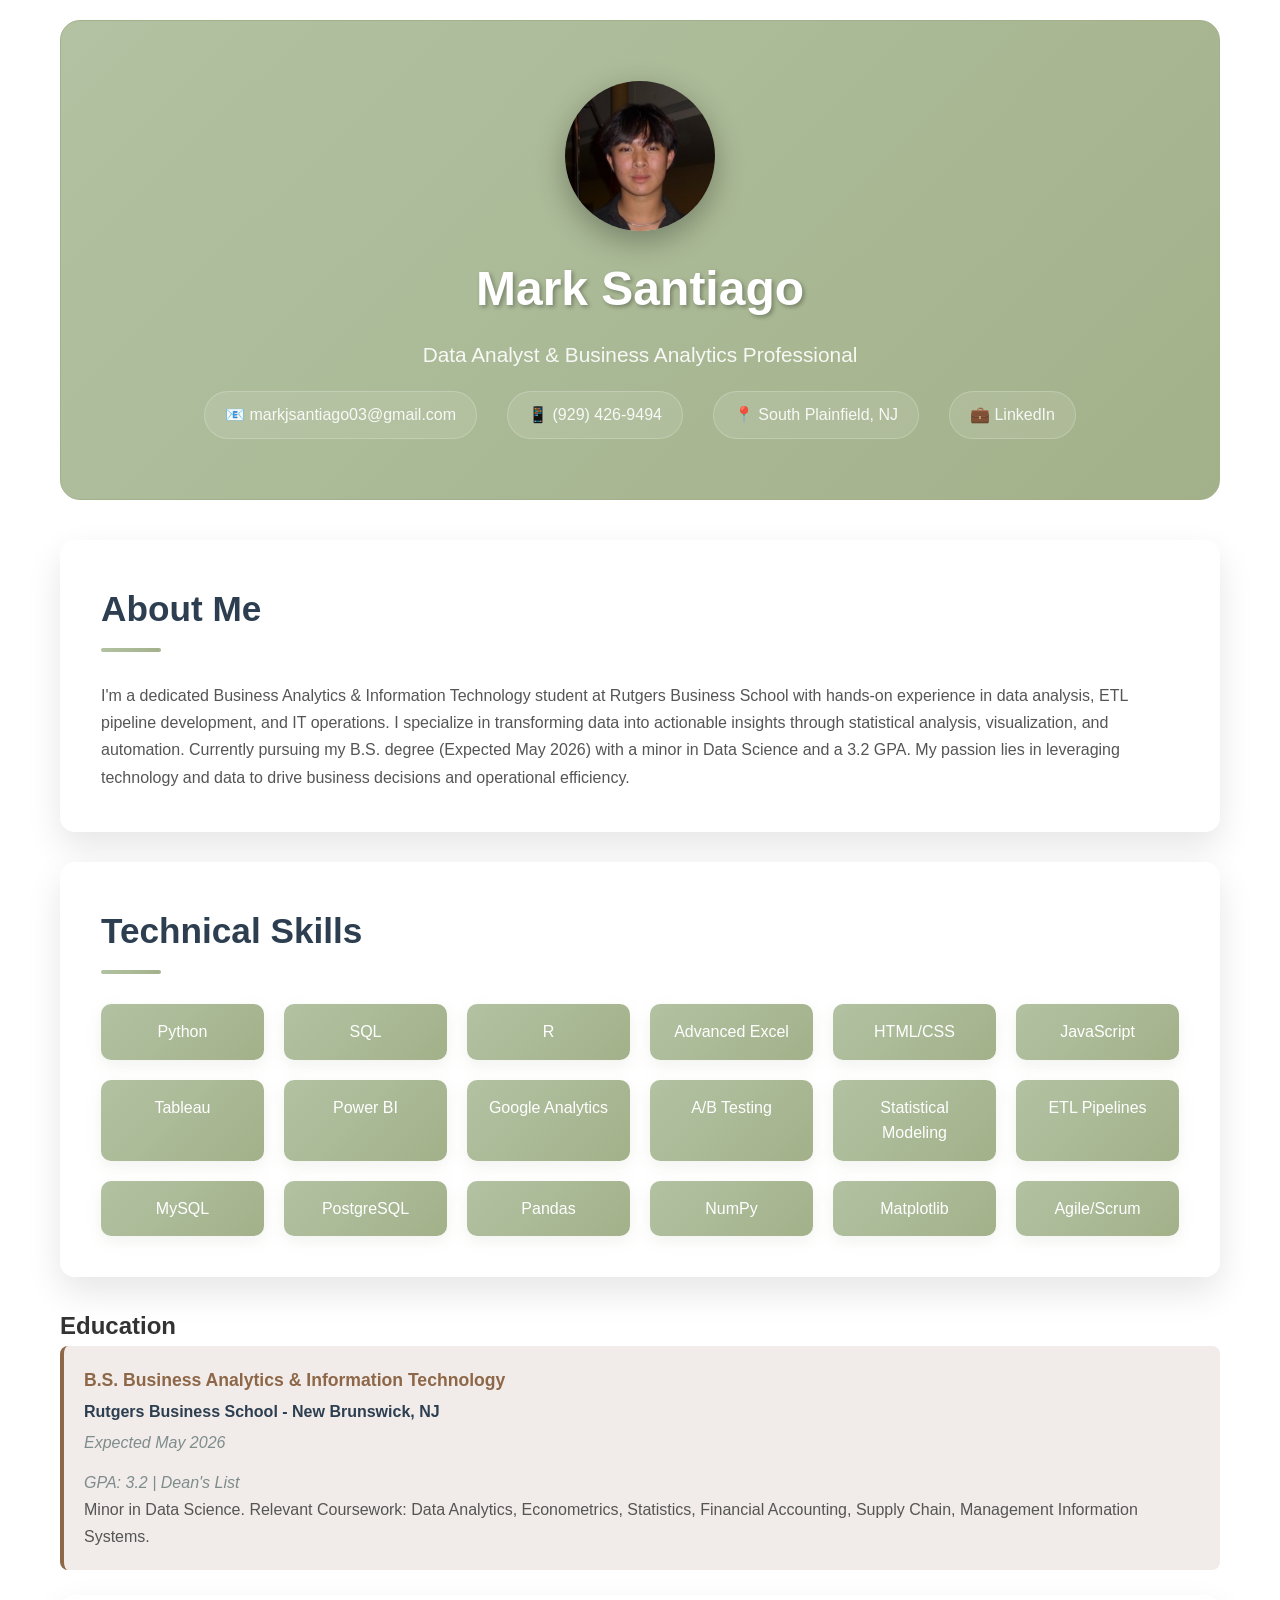
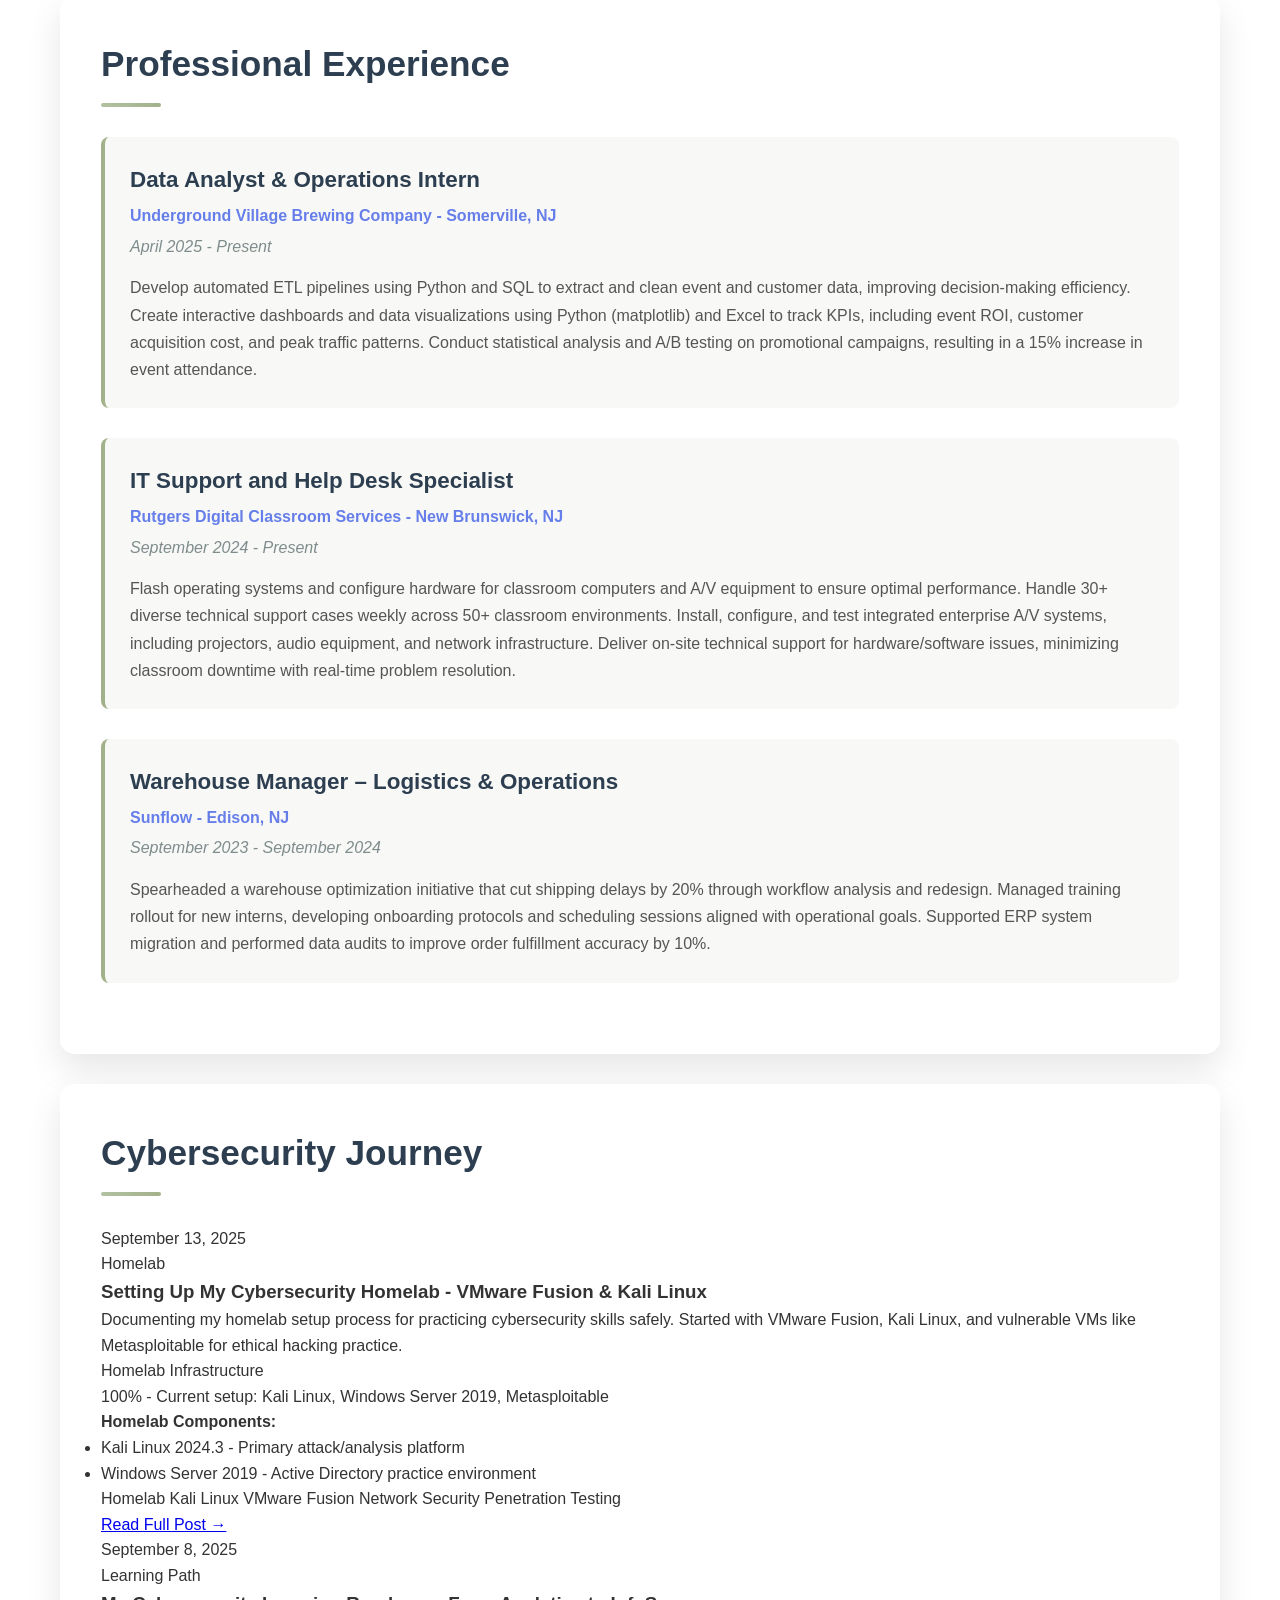
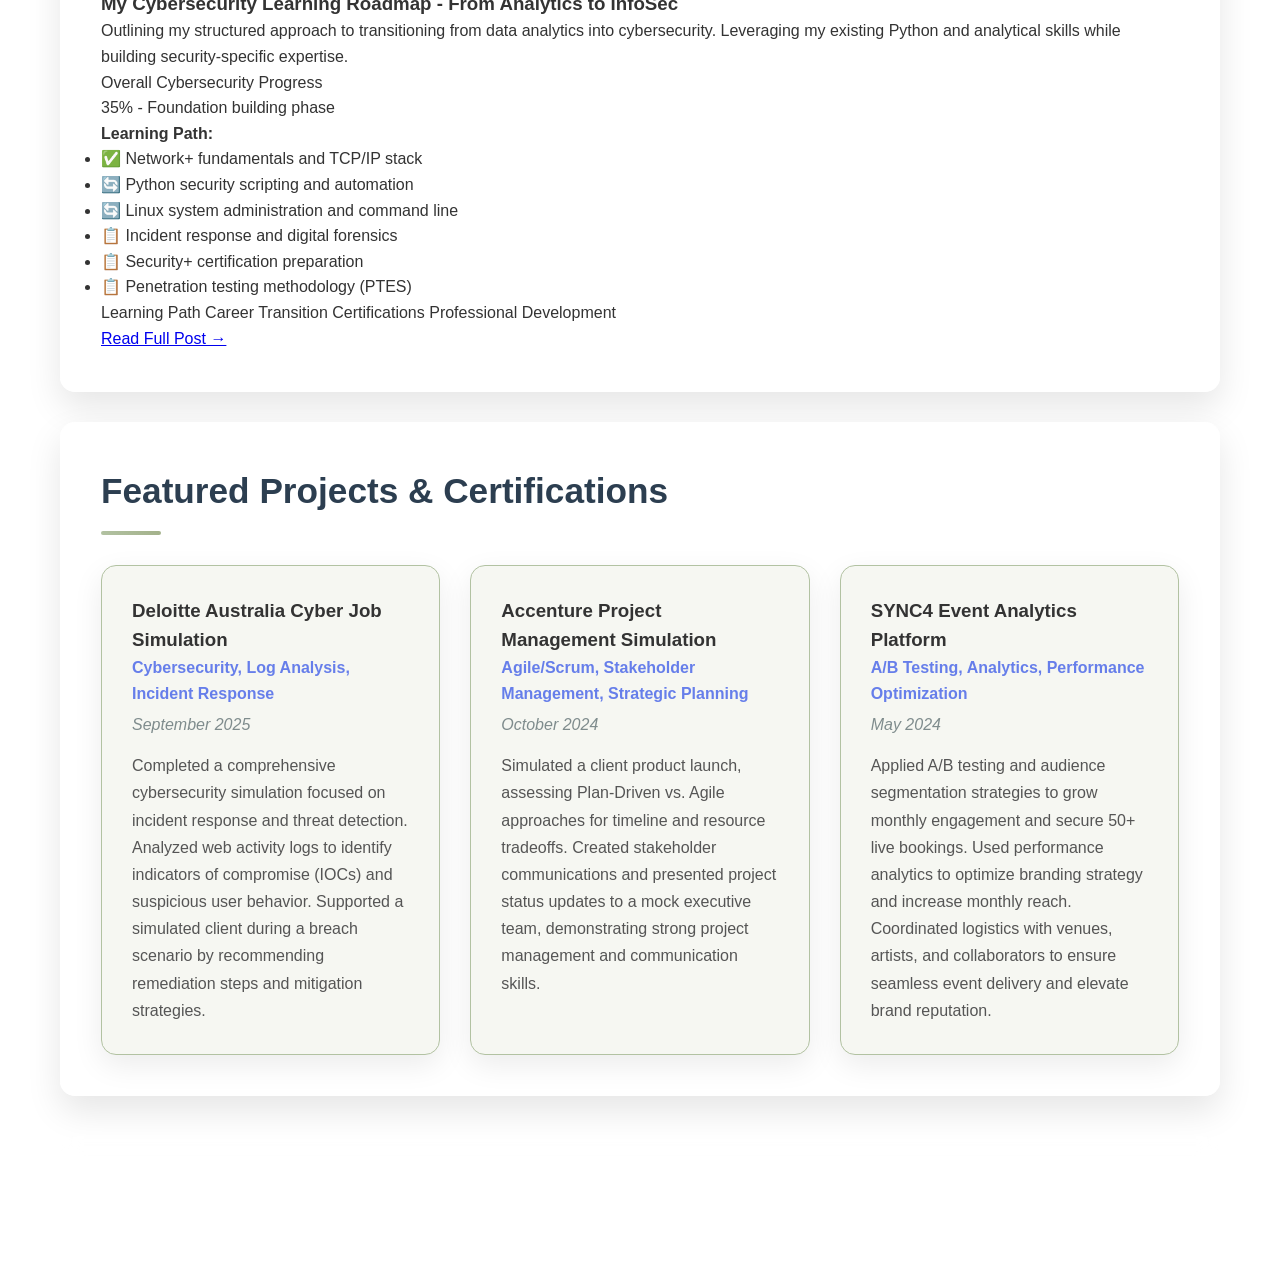
==== commit 655e8f3a: "Update portfolio website" ====
--- a/index.html
+++ b/index.html
@@ -325,20 +325,6 @@
                 visualization, and automation. Currently pursuing my B.S. degree (Expected May 2026) with a minor in Data Science and a 3.2 GPA. 
                 My passion lies in leveraging technology and data to drive business decisions and operational efficiency.
             </p>
-        </section>
-
-        <section class="section">
-            <h2>Education</h2>
-            <div class="education-item">
-                <div class="degree">B.S. Business Analytics & Information Technology</div>
-                <div class="school">Rutgers Business School - New Brunswick, NJ</div>
-                <div class="date">Expected May 2026</div>
-                <div class="gpa">GPA: 3.2 | Dean's List</div>
-                <div class="description">
-                    Minor in Data Science. Relevant Coursework: Data Analytics, Econometrics, Statistics, Financial Accounting, 
-                    Supply Chain, Management Information Systems.
-                </div>
-            </div>
         </section>
 
         <section class="section">
@@ -364,7 +350,18 @@
                 <div class="skill-item">Agile/Scrum</div>
             </div>
         </section>
-
+            <h2>Education</h2>
+            <div class="education-item">
+                <div class="degree">B.S. Business Analytics & Information Technology</div>
+                <div class="school">Rutgers Business School - New Brunswick, NJ</div>
+                <div class="date">Expected May 2026</div>
+                <div class="gpa">GPA: 3.2 | Dean's List</div>
+                <div class="description">
+                    Minor in Data Science. Relevant Coursework: Data Analytics, Econometrics, Statistics, Financial Accounting, 
+                    Supply Chain, Management Information Systems.
+                </div>
+            </div>
+        </section>
         <section class="section">
             <h2>Professional Experience</h2>
             
@@ -404,6 +401,79 @@
             </div>
         </section>
 
+            <section class="section">
+                <h2>Cybersecurity Journey</h2>
+                <div class="blog-post">
+                    <div class="blog-meta">
+                        <div class="blog-date">September 13, 2025</div>
+                        <div class="blog-category">Homelab</div>
+                    </div>
+                    <h3 class="blog-title">Setting Up My Cybersecurity Homelab - VMware Fusion & Kali Linux</h3>
+                    <div class="blog-excerpt">
+                        Documenting my homelab setup process for practicing cybersecurity skills safely. Started with VMware Fusion,
+                        Kali Linux, and vulnerable VMs like Metasploitable for ethical hacking practice.
+                    </div>
+                    <div class="learning-progress">
+                        <div class="progress-title">Homelab Infrastructure</div>
+                        <div class="progress-bar">
+                            <div class="progress-fill" style="width: 100%"></div>
+                        </div>
+                        <div class="progress-text">100% - Current setup: Kali Linux, Windows Server 2019, Metasploitable</div>
+                    </div>
+                    <div class="key-insights">
+                        <h4>Homelab Components:</h4>
+                        <ul>
+                            <li>Kali Linux 2024.3 - Primary attack/analysis platform</li>
+                            <li>Windows Server 2019 - Active Directory practice environment</li>
+                        </ul>
+                    </div>
+                    <div class="blog-tags">
+                        <span class="blog-tag">Homelab</span>
+                        <span class="blog-tag">Kali Linux</span>
+                        <span class="blog-tag">VMware Fusion</span>
+                        <span class="blog-tag">Network Security</span>
+                        <span class="blog-tag">Penetration Testing</span>
+                    </div>
+                    <a href="https://docs.google.com/document/d/1o8evFA8TzPEIojNr0YeVuD4YMGij7g29r9N9Vr_dbX4/edit?usp=sharing" class="read-more">Read Full Post →</a>
+                </div>
+                <div class="blog-post">
+                    <div class="blog-meta">
+                        <div class="blog-date">September 8, 2025</div>
+                        <div class="blog-category">Learning Path</div>
+                    </div>
+                    <h3 class="blog-title">My Cybersecurity Learning Roadmap - From Analytics to InfoSec</h3>
+                    <div class="blog-excerpt">
+                        Outlining my structured approach to transitioning from data analytics into cybersecurity. 
+                        Leveraging my existing Python and analytical skills while building security-specific expertise.
+                    </div>
+                    <div class="learning-progress">
+                        <div class="progress-title">Overall Cybersecurity Progress</div>
+                        <div class="progress-bar">
+                            <div class="progress-fill" style="width: 35%"></div>
+                        </div>
+                        <div class="progress-text">35% - Foundation building phase</div>
+                    </div>
+                    <div class="key-insights">
+                        <h4>Learning Path:</h4>
+                        <ul>
+                            <li>✅ Network+ fundamentals and TCP/IP stack</li>
+                            <li>🔄 Python security scripting and automation</li>
+                            <li>🔄 Linux system administration and command line</li>
+                            <li>📋 Incident response and digital forensics</li>
+                            <li>📋 Security+ certification preparation</li>
+                            <li>📋 Penetration testing methodology (PTES)</li>
+                        </ul>
+                    </div>
+                    <div class="blog-tags">
+                        <span class="blog-tag">Learning Path</span>
+                        <span class="blog-tag">Career Transition</span>
+                        <span class="blog-tag">Certifications</span>
+                        <span class="blog-tag">Professional Development</span>
+                    </div>
+                    <a href="https://docs.google.com/document/d/1SCqjxGQF4RdX9ejJ3AsYwEurNaSUYkL4Ofy5tfzSnZM/edit?usp=sharing" class="read-more">Read Full Post →</a>
+                </div>
+            </section>
+
         <section class="section">
             <h2>Featured Projects & Certifications</h2>
             <div class="projects-grid">
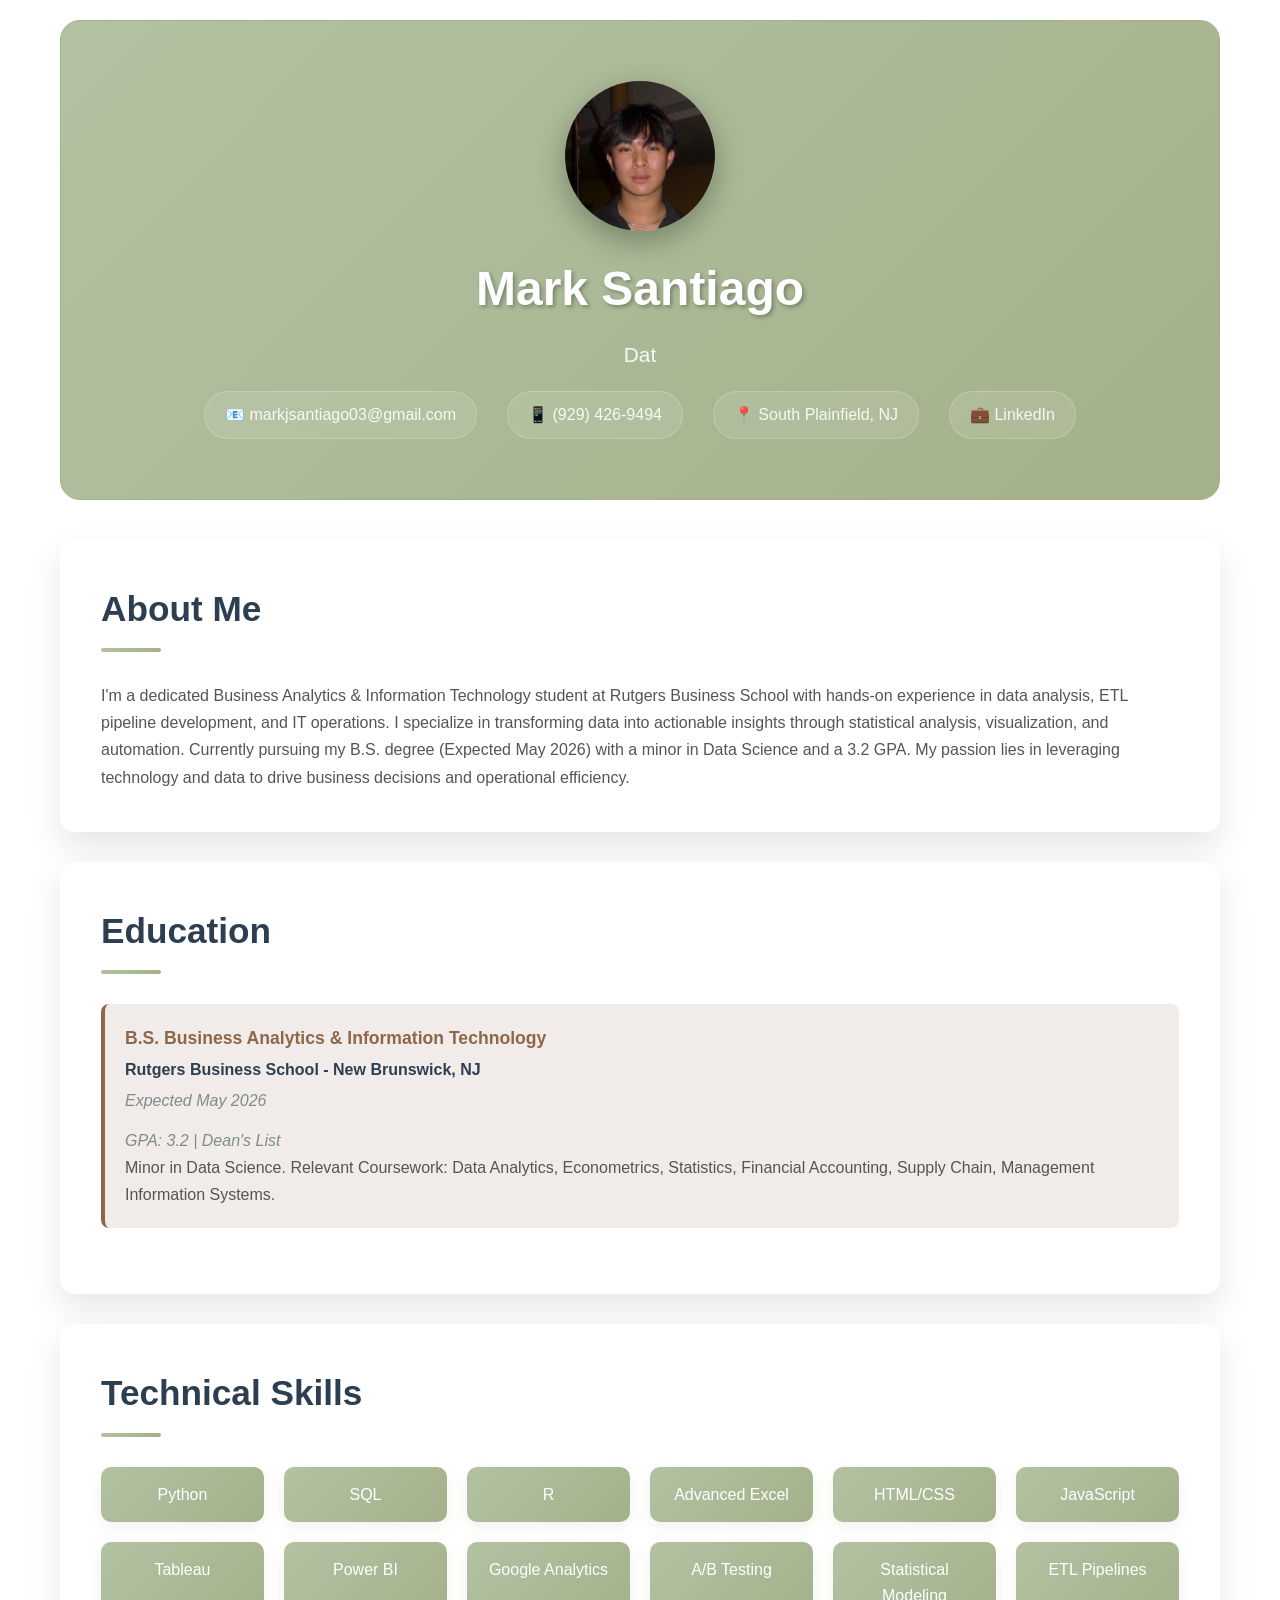
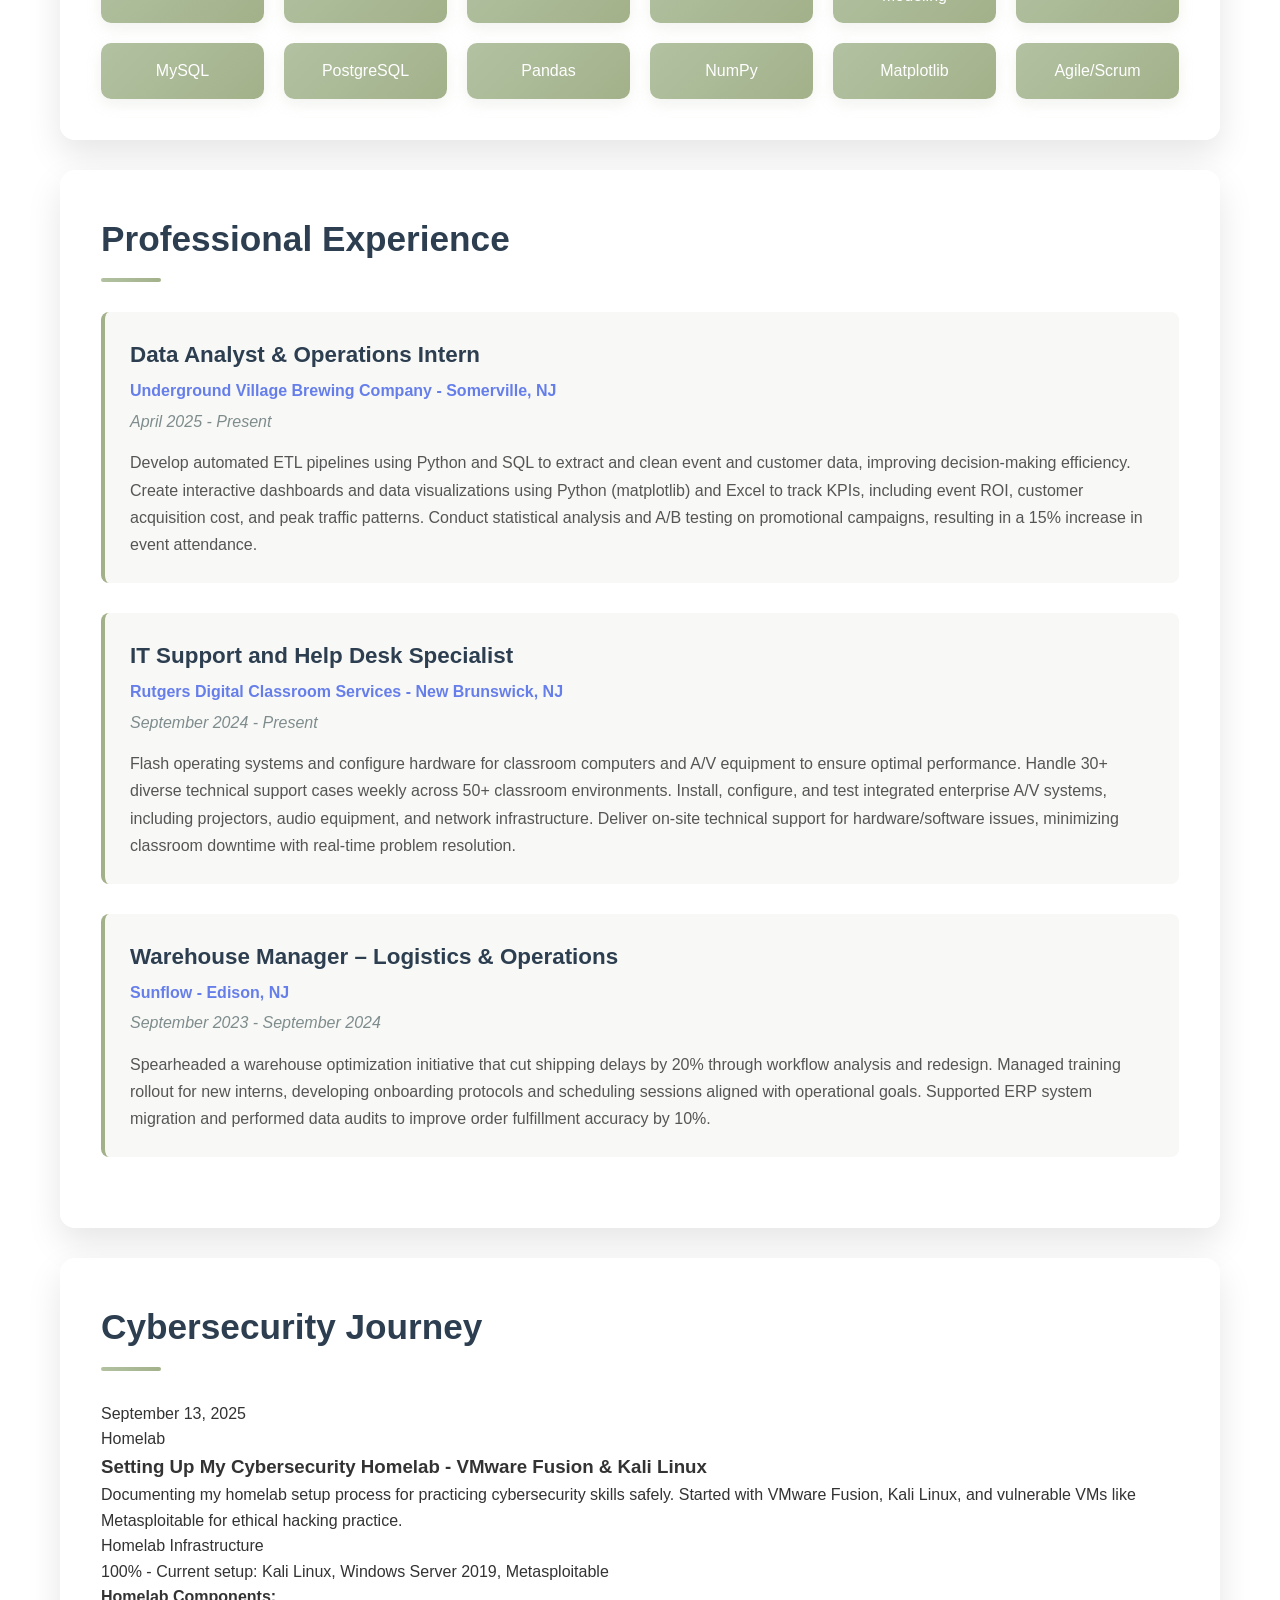
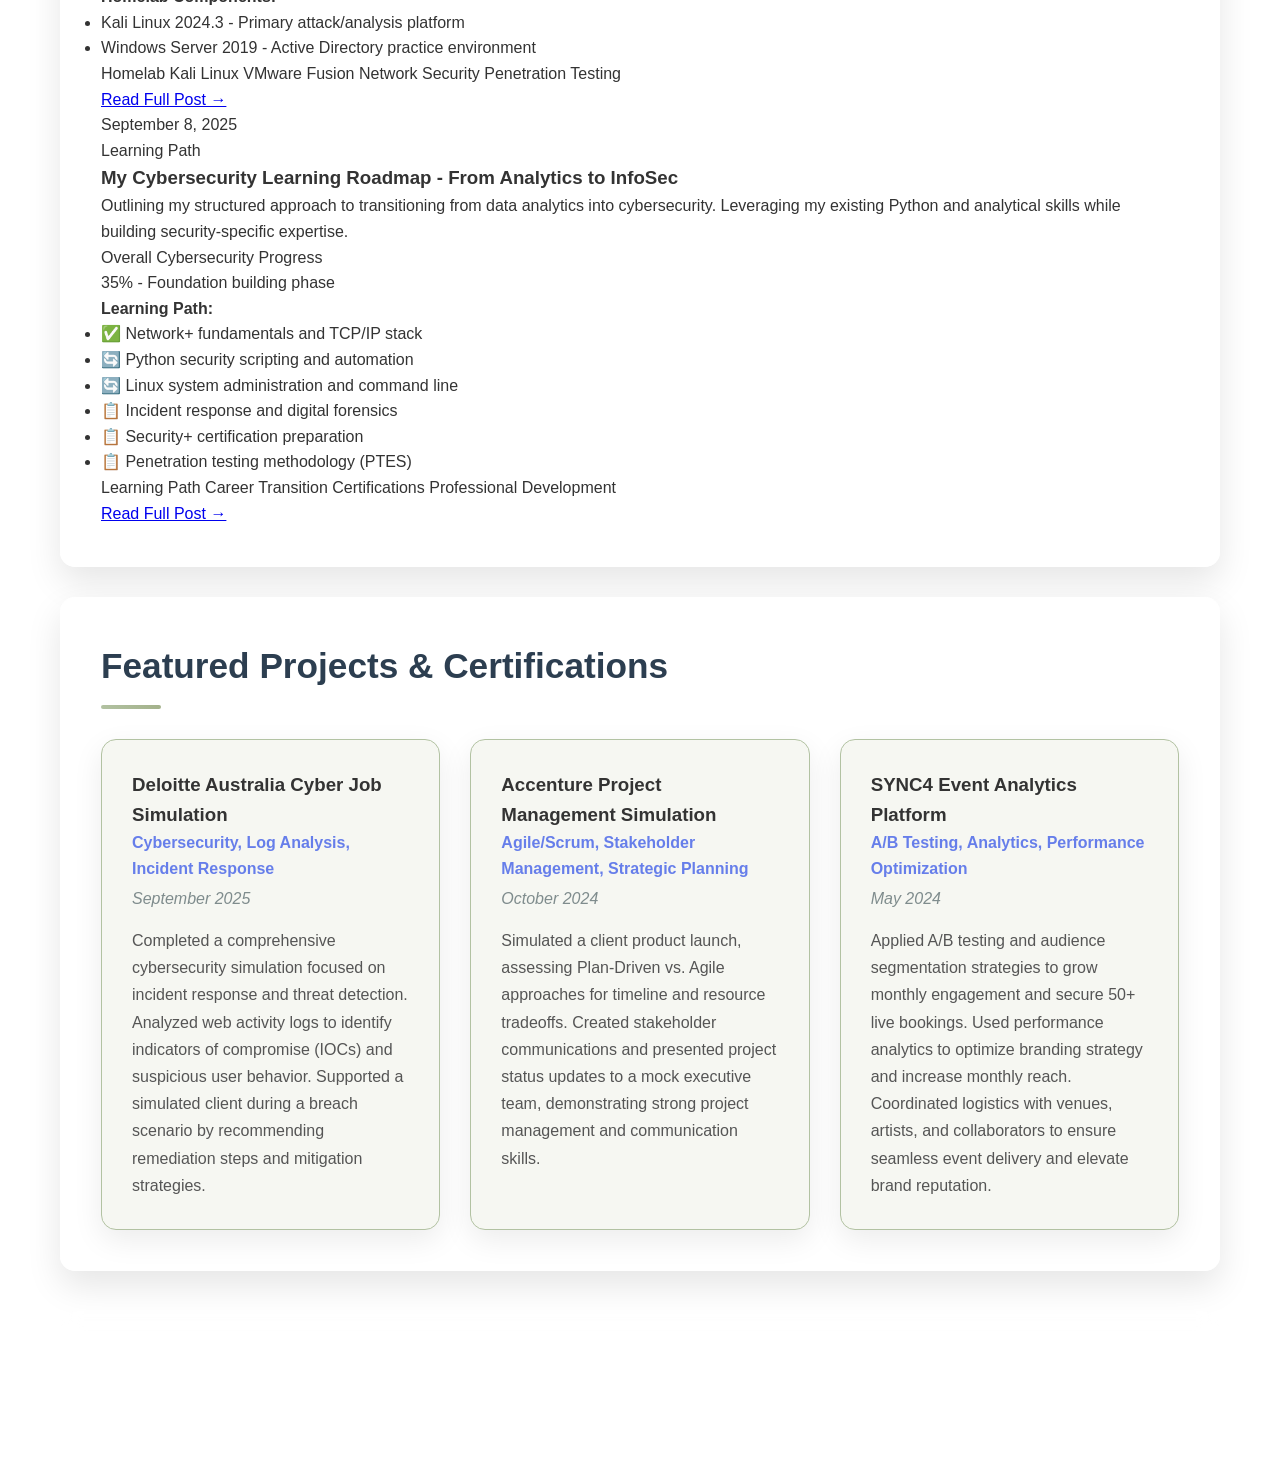
==== commit 5702d49b: "Update Education section formatting" ====
--- a/index.html
+++ b/index.html
@@ -325,6 +325,21 @@
                 visualization, and automation. Currently pursuing my B.S. degree (Expected May 2026) with a minor in Data Science and a 3.2 GPA. 
                 My passion lies in leveraging technology and data to drive business decisions and operational efficiency.
             </p>
+        </section>
+        
+        <section class="section">
+
+                    <h2>Education</h2>
+            <div class="education-item">
+                <div class="degree">B.S. Business Analytics & Information Technology</div>
+                <div class="school">Rutgers Business School - New Brunswick, NJ</div>
+                <div class="date">Expected May 2026</div>
+                <div class="gpa">GPA: 3.2 | Dean's List</div>
+                <div class="description">
+                    Minor in Data Science. Relevant Coursework: Data Analytics, Econometrics, Statistics, Financial Accounting, 
+                    Supply Chain, Management Information Systems.
+                </div>
+            </div>
         </section>
 
         <section class="section">
@@ -350,18 +365,7 @@
                 <div class="skill-item">Agile/Scrum</div>
             </div>
         </section>
-            <h2>Education</h2>
-            <div class="education-item">
-                <div class="degree">B.S. Business Analytics & Information Technology</div>
-                <div class="school">Rutgers Business School - New Brunswick, NJ</div>
-                <div class="date">Expected May 2026</div>
-                <div class="gpa">GPA: 3.2 | Dean's List</div>
-                <div class="description">
-                    Minor in Data Science. Relevant Coursework: Data Analytics, Econometrics, Statistics, Financial Accounting, 
-                    Supply Chain, Management Information Systems.
-                </div>
-            </div>
-        </section>
+
         <section class="section">
             <h2>Professional Experience</h2>
             
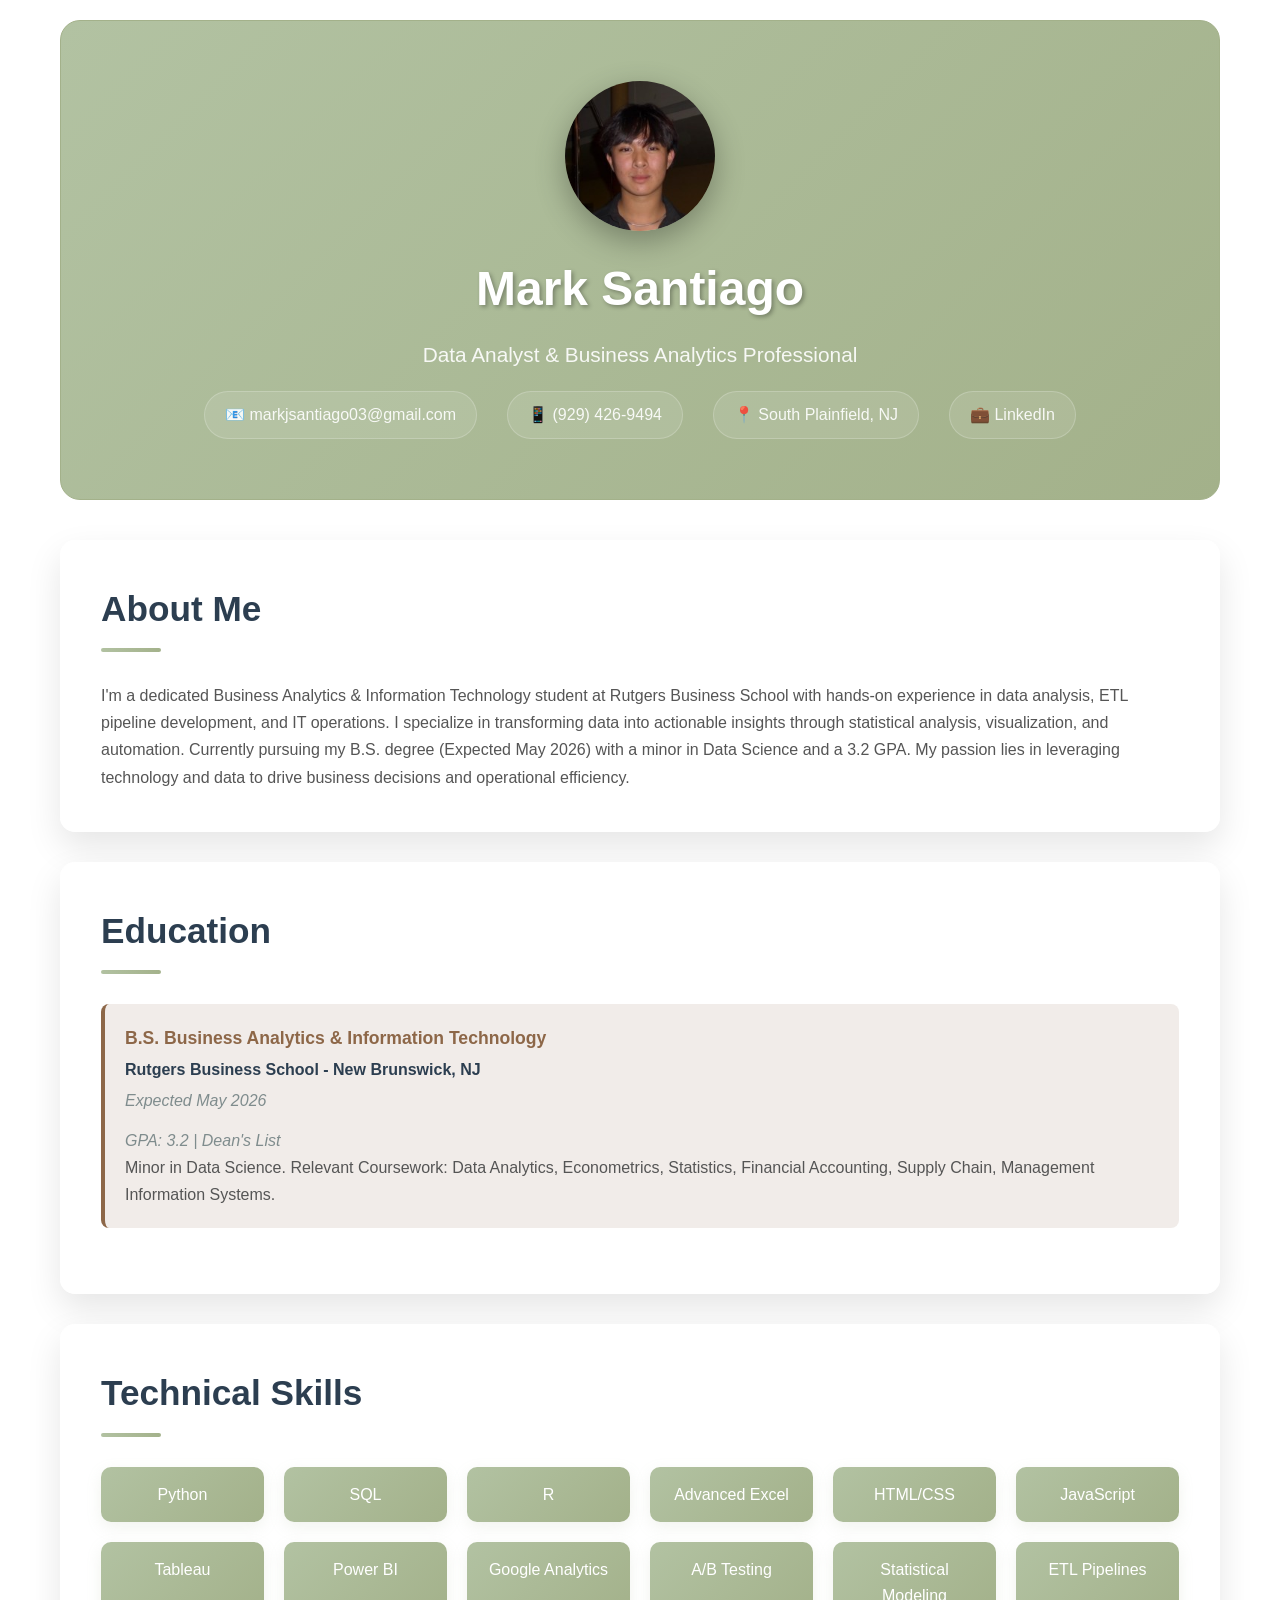
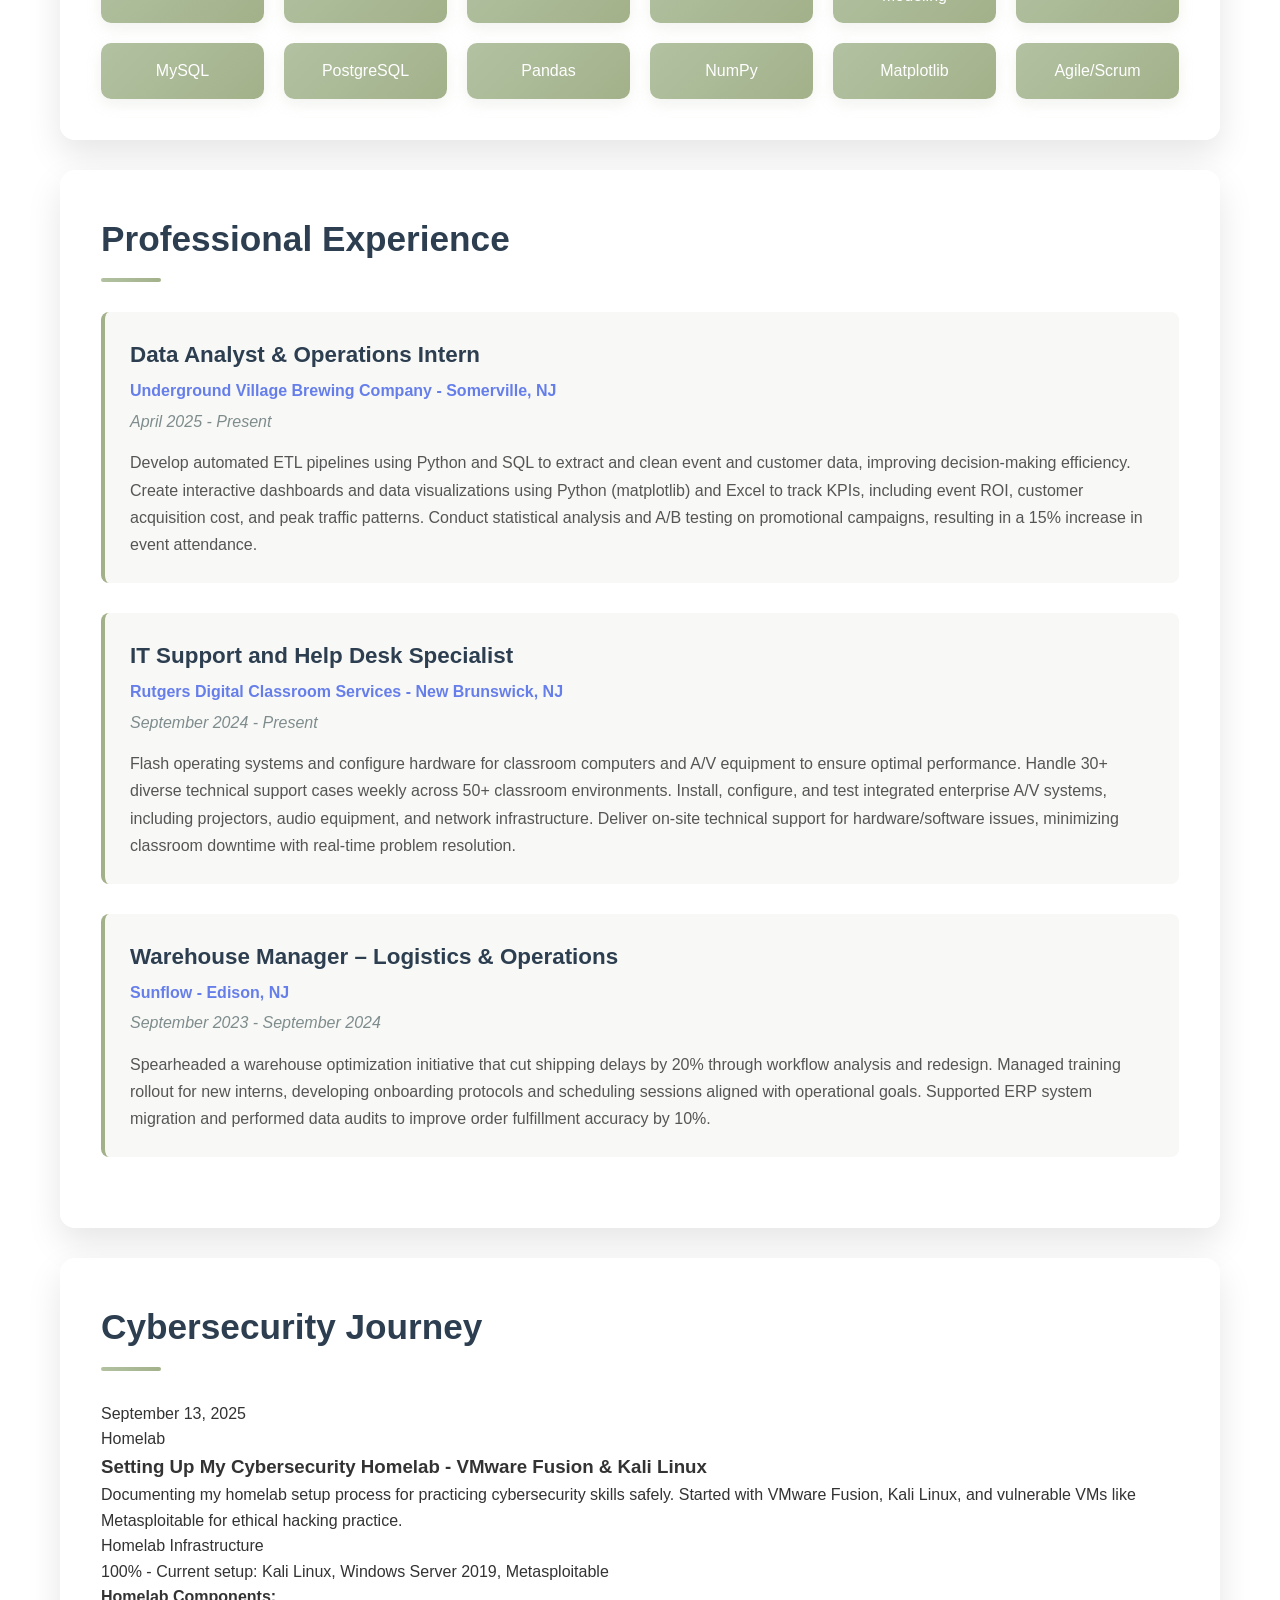
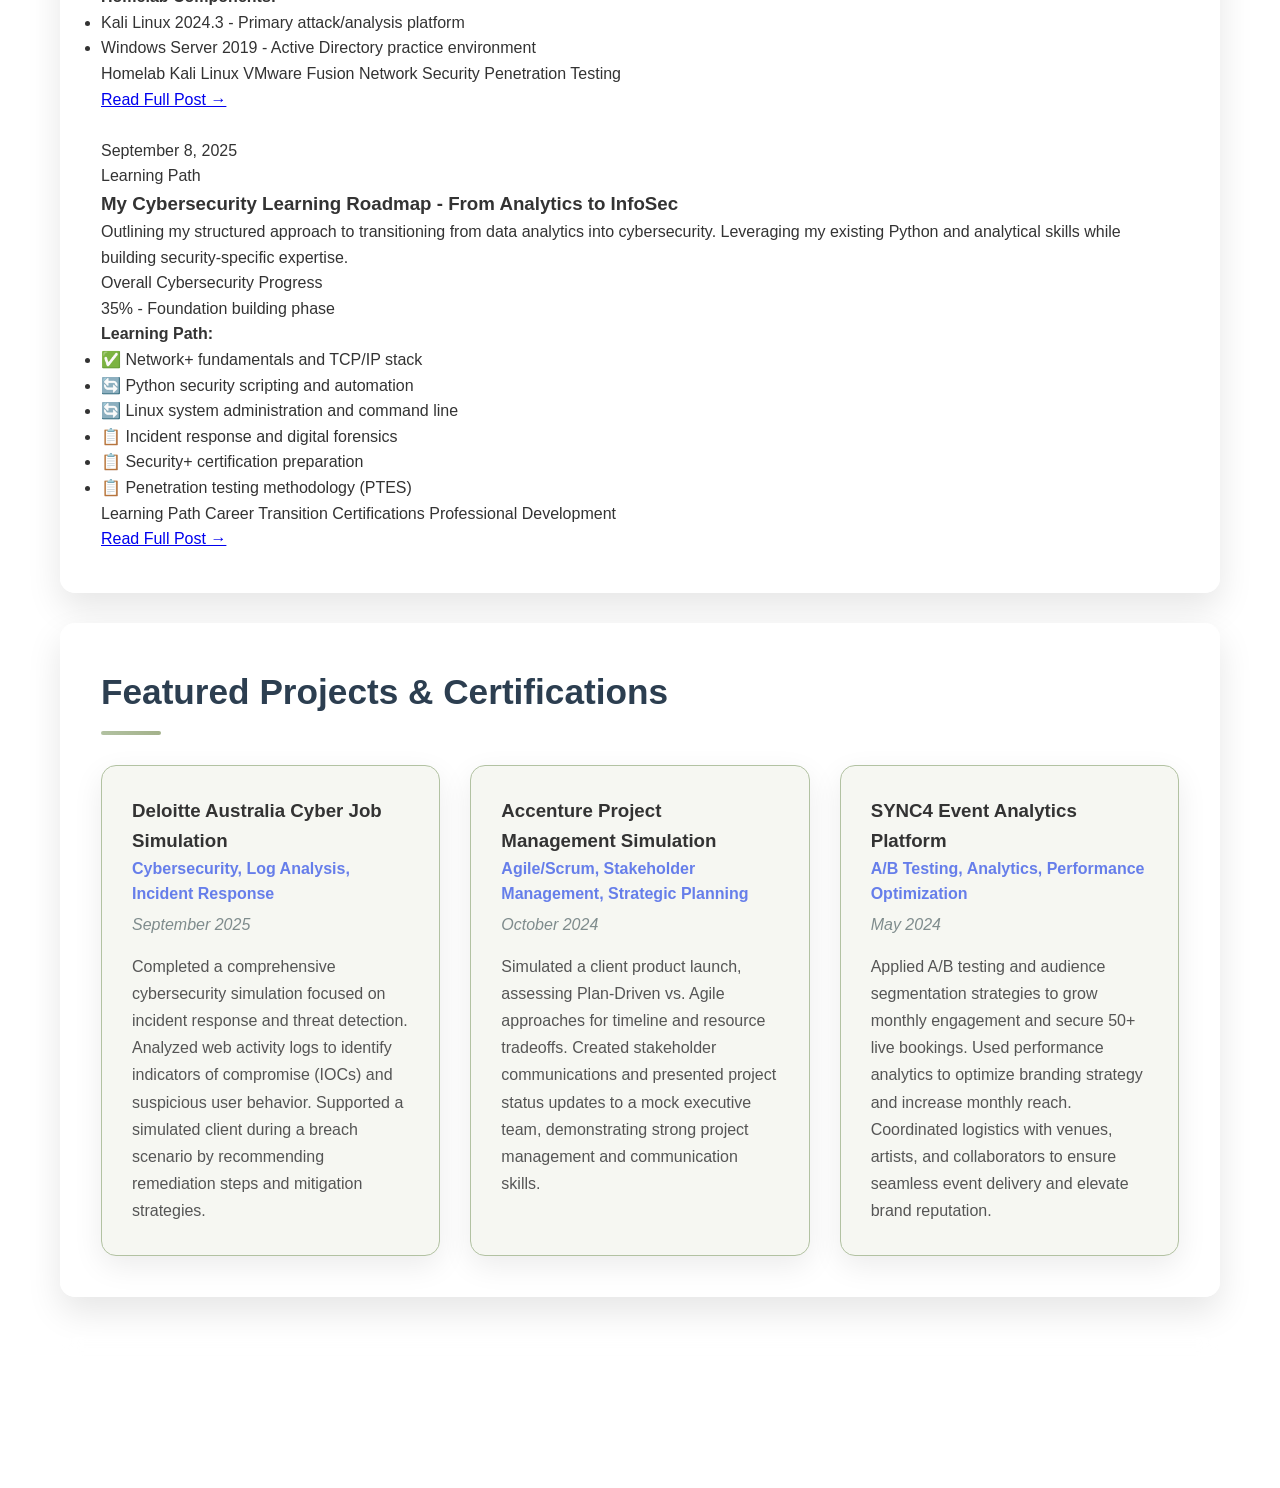
==== commit 72cf7b29: "Update portfolio website version" ====
--- a/index.html
+++ b/index.html
@@ -442,6 +442,7 @@
                 </div>
                 <div class="blog-post">
                     <div class="blog-meta">
+                        <br>
                         <div class="blog-date">September 8, 2025</div>
                         <div class="blog-category">Learning Path</div>
                     </div>
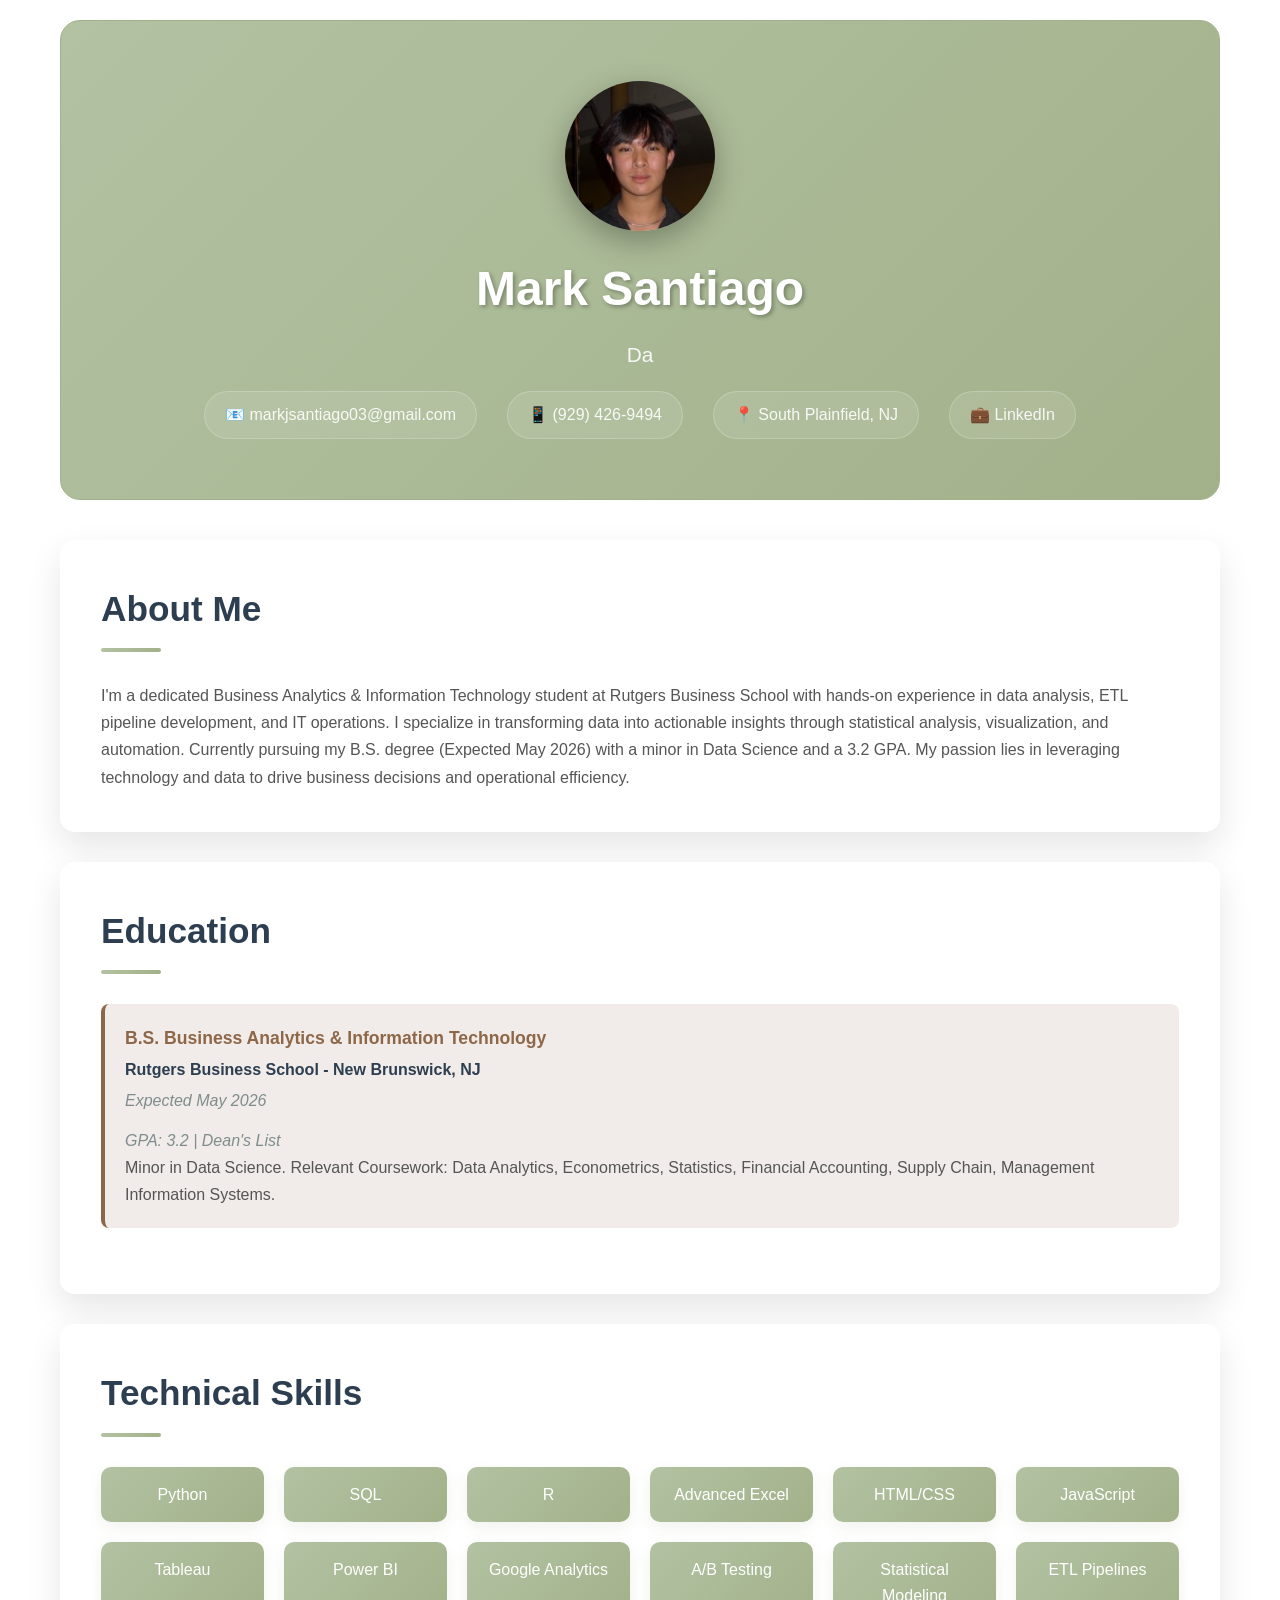
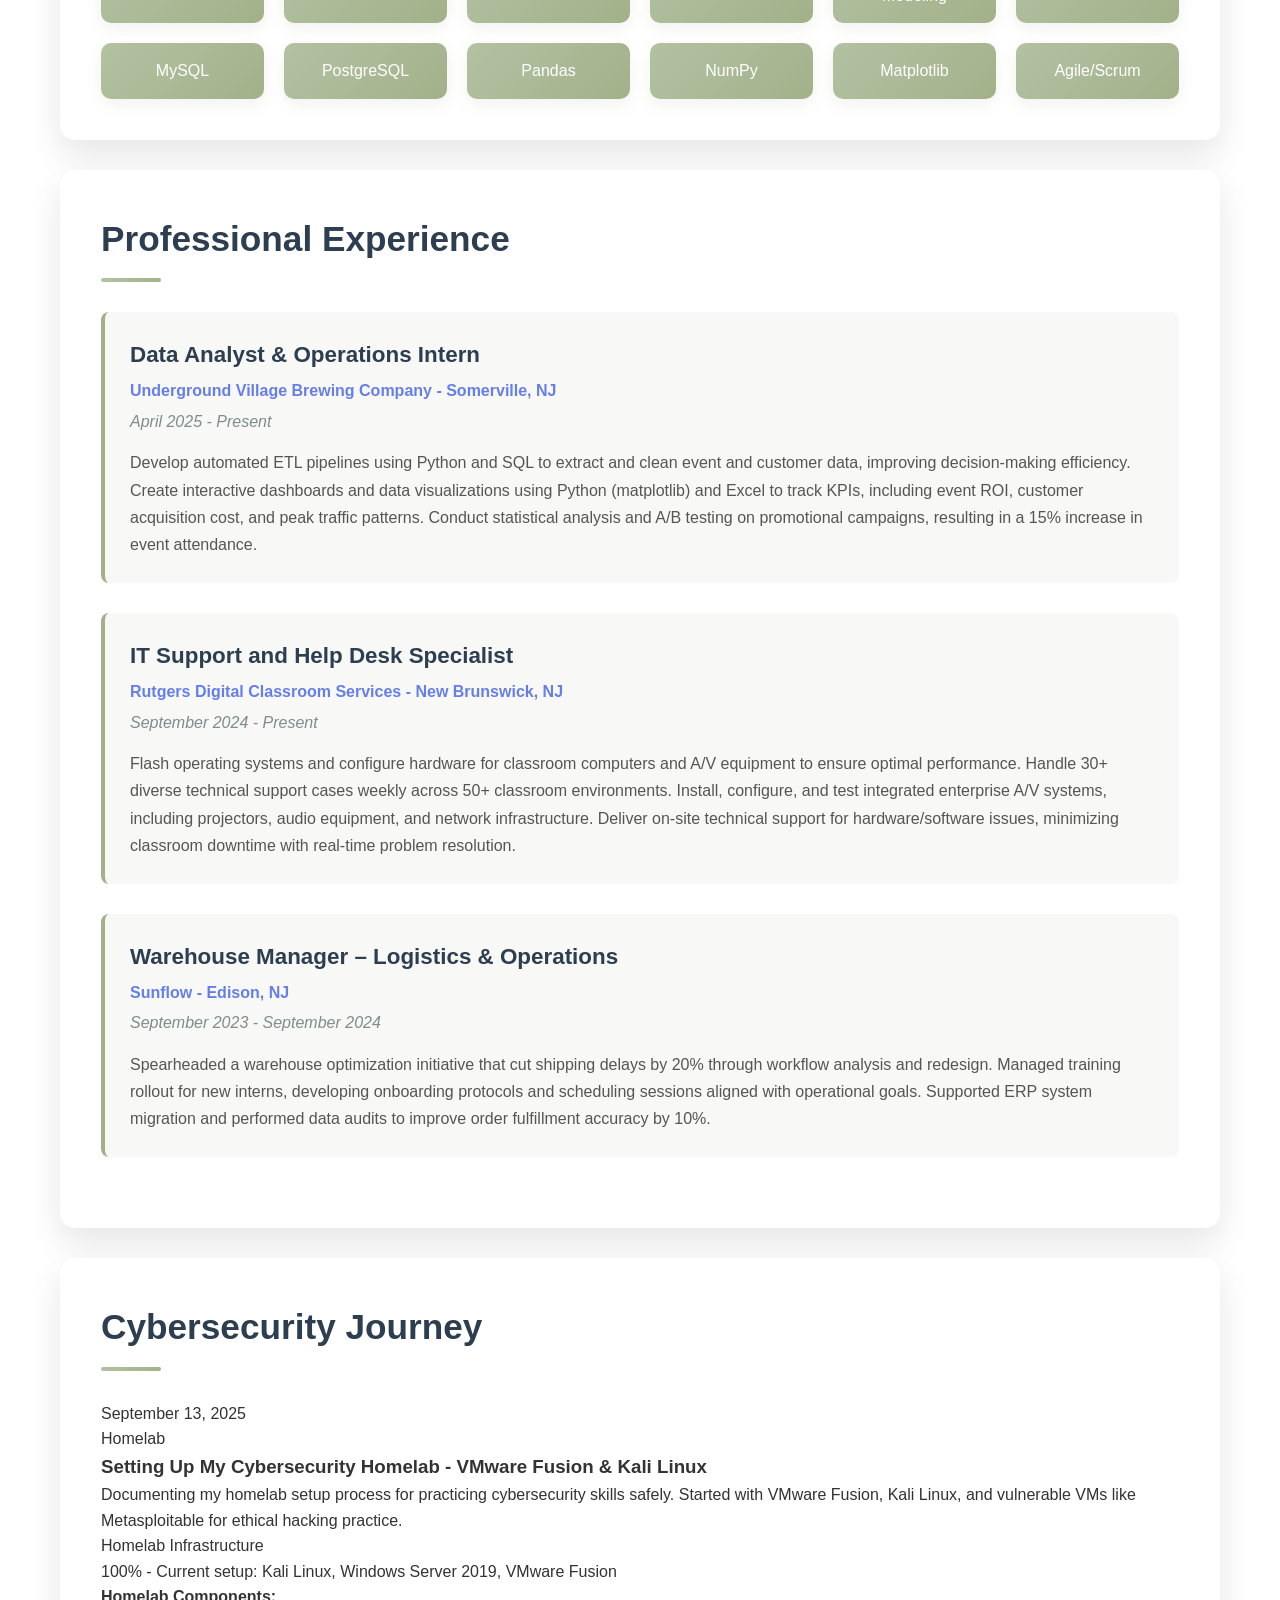
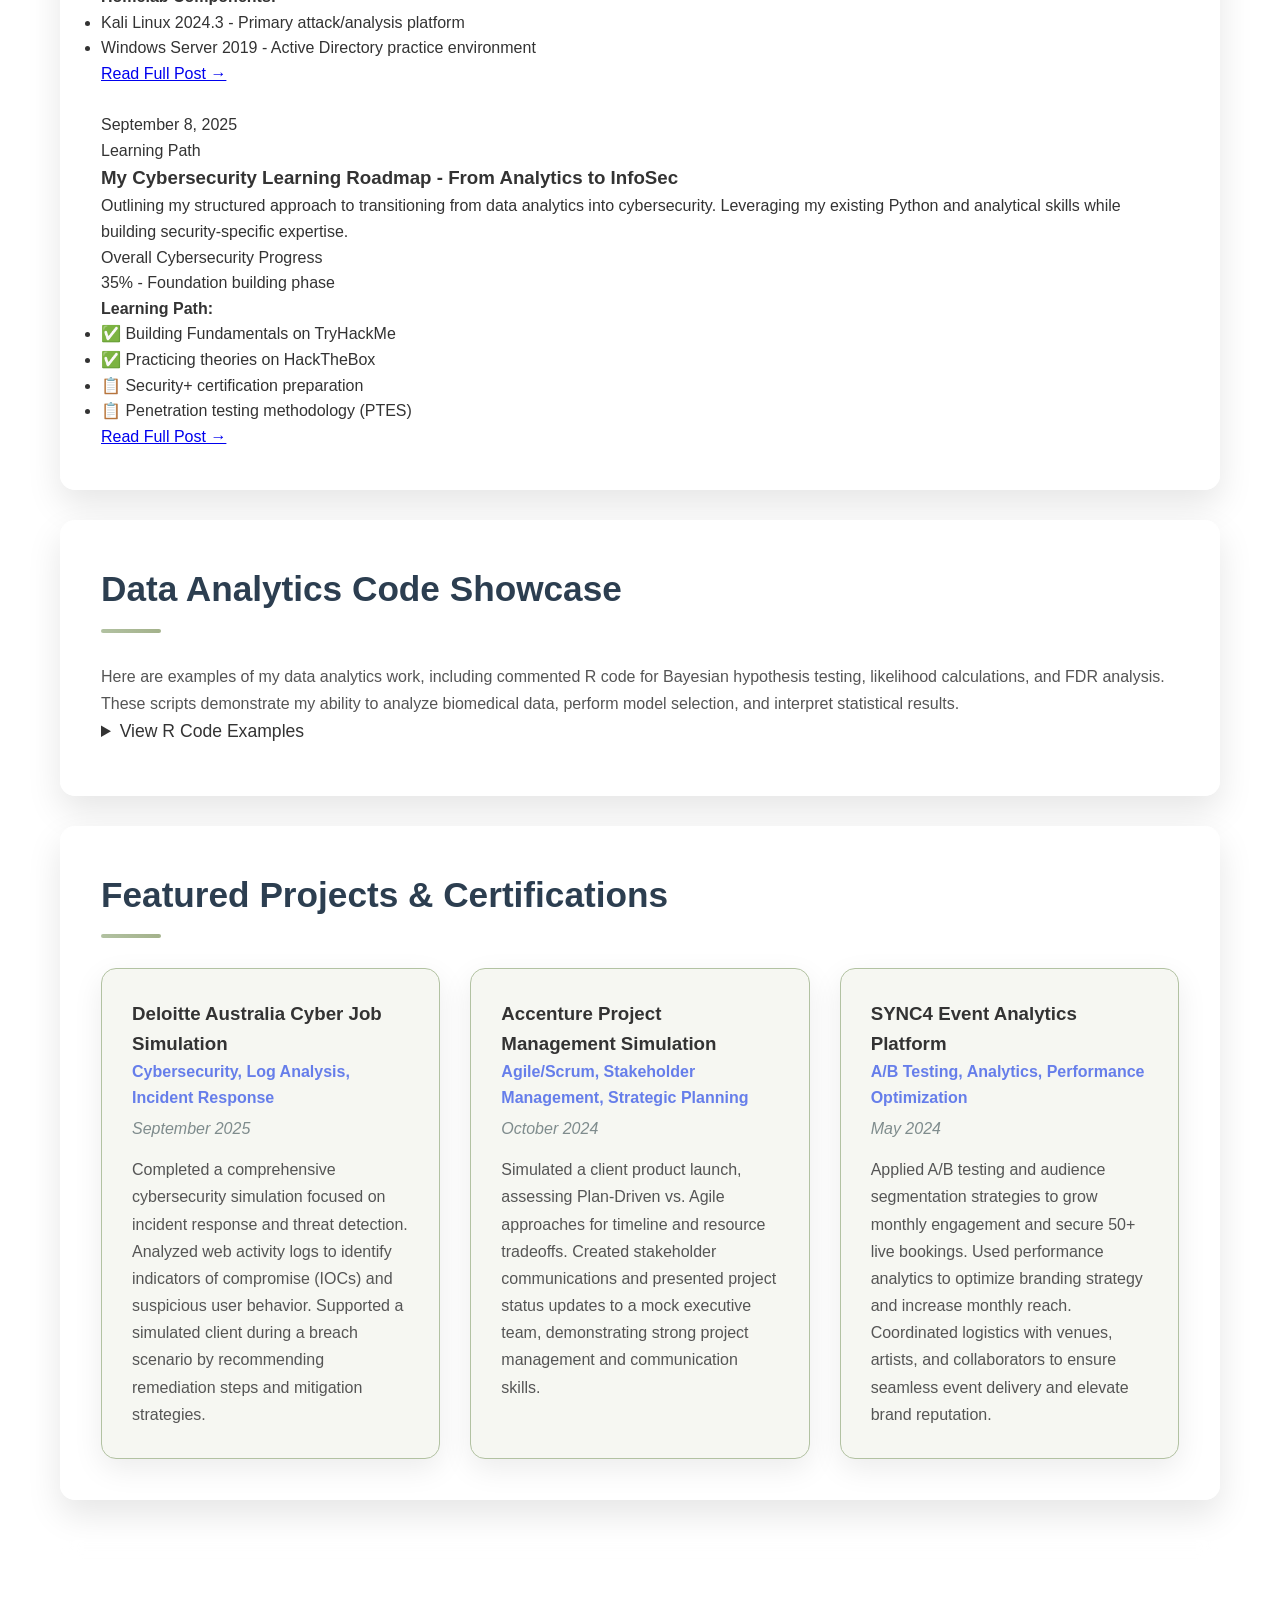
==== commit 8ac3e875: "Manual edits: update main portfolio webpage" ====
--- a/index.html
+++ b/index.html
@@ -327,8 +327,8 @@
             </p>
         </section>
         
+
         <section class="section">
-
                     <h2>Education</h2>
             <div class="education-item">
                 <div class="degree">B.S. Business Analytics & Information Technology</div>
@@ -422,7 +422,7 @@
                         <div class="progress-bar">
                             <div class="progress-fill" style="width: 100%"></div>
                         </div>
-                        <div class="progress-text">100% - Current setup: Kali Linux, Windows Server 2019, Metasploitable</div>
+                        <div class="progress-text">100% - Current setup: Kali Linux, Windows Server 2019, VMware Fusion</div>
                     </div>
                     <div class="key-insights">
                         <h4>Homelab Components:</h4>
@@ -431,14 +431,8 @@
                             <li>Windows Server 2019 - Active Directory practice environment</li>
                         </ul>
                     </div>
-                    <div class="blog-tags">
-                        <span class="blog-tag">Homelab</span>
-                        <span class="blog-tag">Kali Linux</span>
-                        <span class="blog-tag">VMware Fusion</span>
-                        <span class="blog-tag">Network Security</span>
-                        <span class="blog-tag">Penetration Testing</span>
-                    </div>
-                    <a href="https://docs.google.com/document/d/1o8evFA8TzPEIojNr0YeVuD4YMGij7g29r9N9Vr_dbX4/edit?usp=sharing" class="read-more">Read Full Post →</a>
+
+                    <a href="https://docs.google.com/document/d/1vBLe43g8pzPNdzWyW-_Uwj6ZaGJ_-W6ywgW0WroQ0Og/edit?usp=sharing" class="read-more">Read Full Post →</a>
                 </div>
                 <div class="blog-post">
                     <div class="blog-meta">
@@ -461,24 +455,109 @@
                     <div class="key-insights">
                         <h4>Learning Path:</h4>
                         <ul>
-                            <li>✅ Network+ fundamentals and TCP/IP stack</li>
-                            <li>🔄 Python security scripting and automation</li>
-                            <li>🔄 Linux system administration and command line</li>
-                            <li>📋 Incident response and digital forensics</li>
+                            <li>✅ Building Fundamentals on TryHackMe</li>
+                            <li>✅ Practicing theories on HackTheBox</li>
                             <li>📋 Security+ certification preparation</li>
                             <li>📋 Penetration testing methodology (PTES)</li>
                         </ul>
                     </div>
-                    <div class="blog-tags">
-                        <span class="blog-tag">Learning Path</span>
-                        <span class="blog-tag">Career Transition</span>
-                        <span class="blog-tag">Certifications</span>
-                        <span class="blog-tag">Professional Development</span>
-                    </div>
-                    <a href="https://docs.google.com/document/d/1SCqjxGQF4RdX9ejJ3AsYwEurNaSUYkL4Ofy5tfzSnZM/edit?usp=sharing" class="read-more">Read Full Post →</a>
+
+                    <a href="https://docs.google.com/document/d/1CF9ImtpHwTesInnPlKgRlDGjMZAUlc-0JhSB9SvzS6Y/edit?usp=sharing" class="read-more">Read Full Post →</a>
                 </div>
             </section>
-
+                    <section class="section">
+                            <h2>Data Analytics Code Showcase</h2>
+                            <p class="description">
+                                    Here are examples of my data analytics work, including commented R code for Bayesian hypothesis testing, likelihood calculations, and FDR analysis. These scripts demonstrate my ability to analyze biomedical data, perform model selection, and interpret statistical results.
+                            </p>
+                                        <details>
+                                                <summary style="font-size:1.1em;cursor:pointer;margin-bottom:10px;">View R Code Examples</summary>
+                                                <pre style="background:#f6f7f2;border-radius:10px;padding:20px;overflow-x:auto;font-size:1em;line-height:1.5;border:1px solid #b2c2a2;">
+                <span style="color:#22863a;font-weight:bold;"># bayes.calc.test: Bayesian hypothesis testing with p-value calculation</span>
+                bayes.calc.test &lt;- function(data,dfunc0,rfunc0,vpar0,dfuncA,vparA,p0){
+                    <span style="color:#6a737d;"># calc prior probabilities for the two hyp</span>
+                    prior1 &lt;- c(p0,1-p0)
+                    <span style="color:#6a737d;"># calc the likelihood of the data under null hyp</span>
+                    lik0 &lt;- lik.calc(data,dfunc0,vpar0)
+                    <span style="color:#6a737d;"># calc the likelihood of the data under the alt hyp</span>
+                    lik1 &lt;- lik.calc(data,dfuncA,vparA)
+                    <span style="color:#6a737d;"># calc the likelihood ratio</span>
+                    r1 &lt;- lik1/lik0
+                    <span style="color:#6a737d;"># calc the denominator of the Bayes formula</span>
+                    denom &lt;- p0*lik0 + (1-p0)*lik1
+                    <span style="color:#6a737d;"># calc the posterior</span>
+                    post1 &lt;- c((p0*lik0/denom),((1-p0)*lik1/denom))
+                    <span style="color:#6a737d;"># create counter for p-val calc</span>
+                    n1 &lt;- length(data)
+                    n0 &lt;- 0
+                    <span style="color:#6a737d;"># artificial test to calc p-val</span>
+                    for(i in 1:10000){
+                        dataz &lt;- rfunc0(n1,vpar0)
+                        llikz0 &lt;- lik.calc(dataz,dfunc0,vpar0)
+                        llikzA &lt;- lik.calc(dataz,dfuncA,vparA)
+                        rlik &lt;- llikzA/llikz0
+                        n0 &lt;- n0 + (rlik &gt; r1)
+                    }
+                    <span style="color:#6a737d;"># calc p-value</span>
+                    pval1 &lt;- n0/10000
+                    <span style="color:#6a737d;"># display list with the prior and posterior probabilities and p-val</span>
+                    list(prior=prior1,post=post1,pval=pval1)
+                }
+
+                <span style="color:#22863a;font-weight:bold;"># lik.calc: Calculate likelihood of data given parameters</span>
+                lik.calc &lt;- function(data,dfunc,parvec){
+                    <span style="color:#6a737d;"># calc the likelihood of the data given the parameters</span>
+                    exp(sum(log(dfunc(data,parvec))))
+                }
+
+                <span style="color:#22863a;font-weight:bold;"># fdr: False Discovery Rate analysis with plotting</span>
+                fdr &lt;- function(v1,Q, ind=F){
+                    <span style="color:#6a737d;"># order p-val in ascending order</span>
+                    o1 &lt;- order(v1)
+                    <span style="color:#6a737d;"># Sort p-val according to the order</span>
+                    pvec &lt;- v1[o1]
+                    <span style="color:#6a737d;"># set m as the n of tests</span>
+                    m &lt;- length(v1)
+                    <span style="color:#6a737d;"># set the Q line according to whether the tests are independent or not</span>
+                    qline &lt;- Q * c(1:m) / m
+                    <span style="color:#6a737d;"># if the tests are not independent, adjust the Q</span>
+                    if(!ind){
+                        c1 &lt;- sum(1/(c(1:m)))
+                        qline &lt;- Q * c(1:m) / (m * c1)
+                    }
+                    <span style="color:#6a737d;"># create a plot of the p-val and the Q line</span>
+                    plot(c(c(1:m),c(1:m)),c(qline,pvec),type="n",xlab="ordering",ylab="pvalue")
+                    lines(c(1:m),qline)
+                    points(c(1:m),pvec)
+                    <span style="color:#6a737d;"># calc the difference between the p-val and the Q line</span>
+                    dv &lt;- pvec - qline
+                    I22 &lt;- !is.na(dv)
+                    <span style="color:#6a737d;"># identify the p-vals that are below the Q line</span>
+                    I1 &lt;- (dv[I22] < 0)
+                    I0 &lt;- I1
+                    <span style="color:#6a737d;"># if more than half of the p-vals are below the Q line</span>
+                    if(sum(I0) > .5){
+                        <span style="color:#6a737d;"># calc the maximum p-val that is below the Q line</span>
+                        pmax &lt;- max(pvec[I22][I1])
+                        <span style="color:#6a737d;"># identify all p-val that are less than or equal to pmax</span>
+                        I2 &lt;- pvec[I22] <= pmax
+                        <span style="color:#6a737d;"># highlight these p-vals in the plot</span>
+                        points(c(1:m)[I2],pvec[I2],col="red")
+                        <span style="color:#6a737d;"># return the indices of the interesting p-vals and whether the tests are independent</span>
+                        out &lt;- list(interesting=o1[I22][I2], ind=ind)
+                    }
+                    else{
+                        <span style="color:#6a737d;"># if less than half of the p-vals are below the Q, calculate the quantiles of the beta distribution</span>
+                        vec &lt;- qbeta(c(.5,.95,.99,.999),1,length(v1)+1)
+                        <span style="color:#6a737d;"># return these quantiles</span>
+                        out &lt;- list(q.5=vec[1],q.95=vec[2],q.99=vec[3],q.999=vec[4])
+                    }
+                    <span style="color:#6a737d;"># Return the result</span>
+                    out
+                }
+                                                </pre>
+                                        </details>
+                    </section>
         <section class="section">
             <h2>Featured Projects & Certifications</h2>
             <div class="projects-grid">
